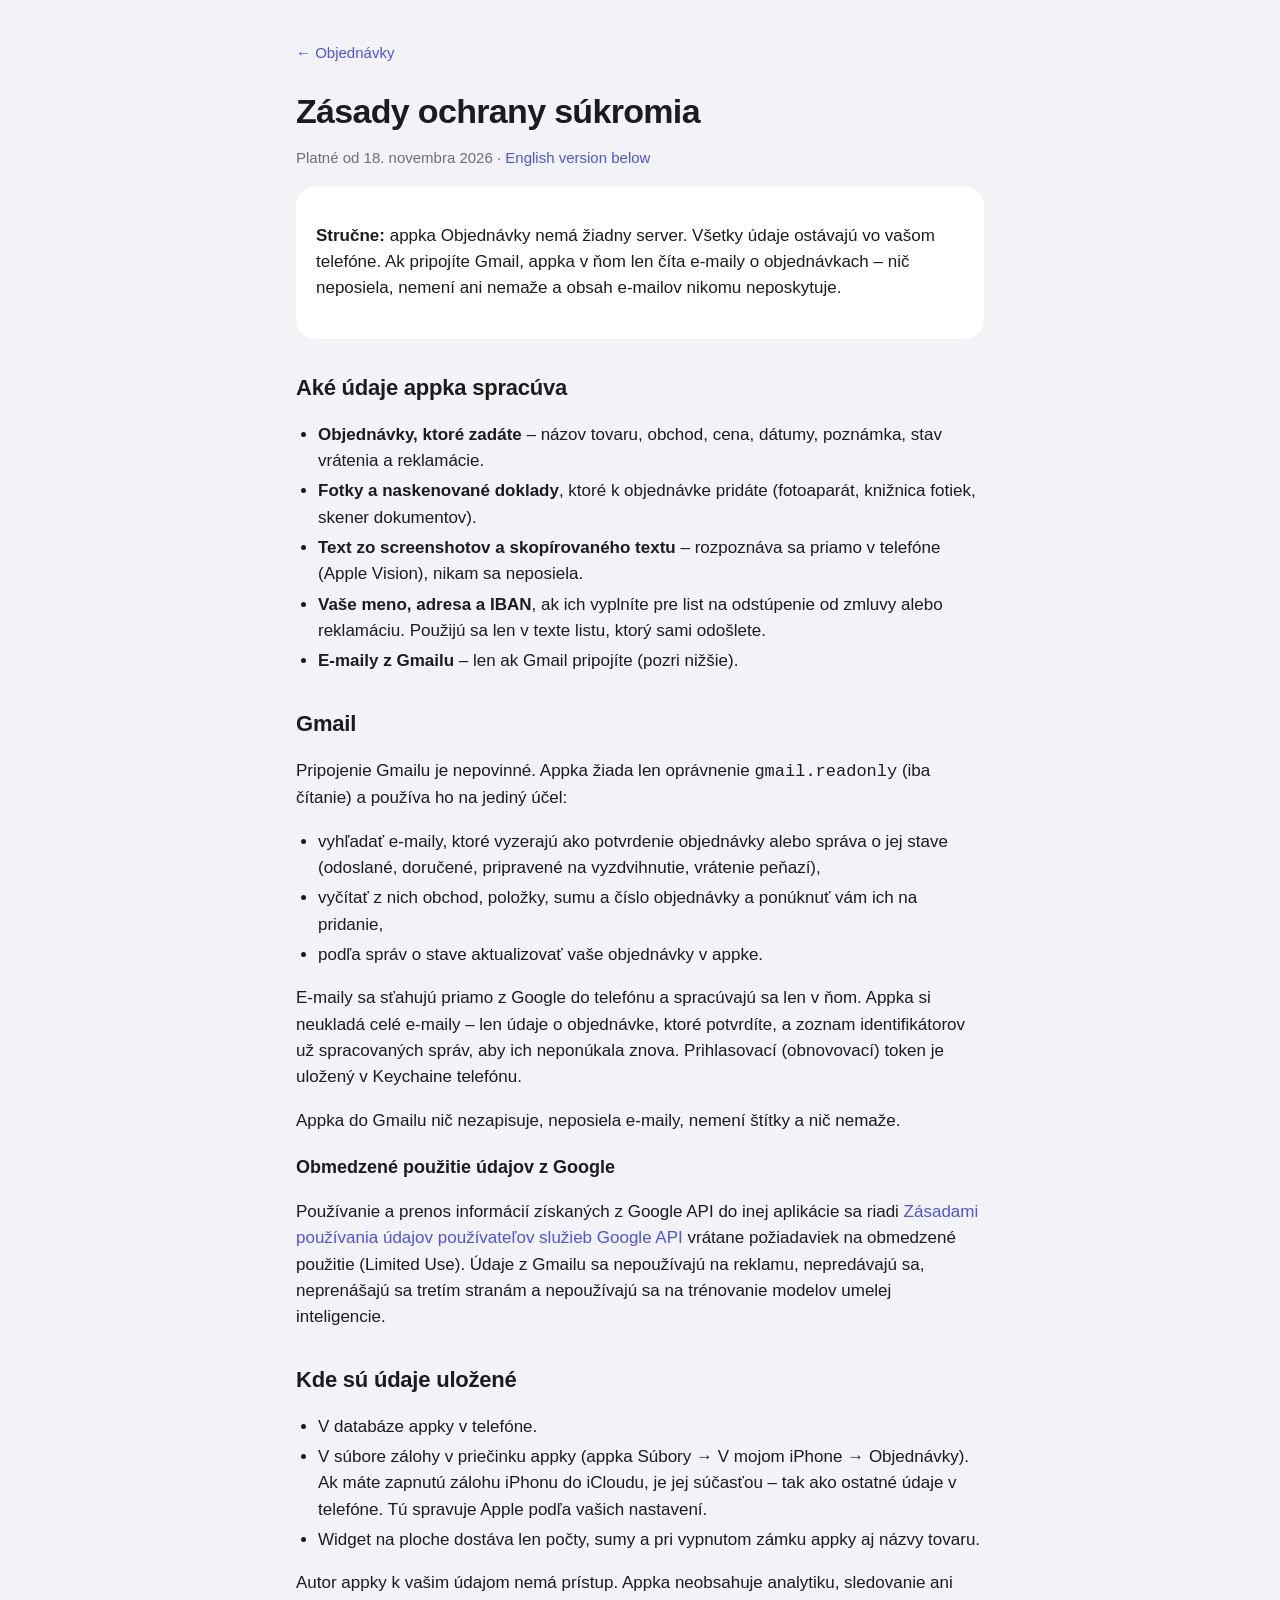
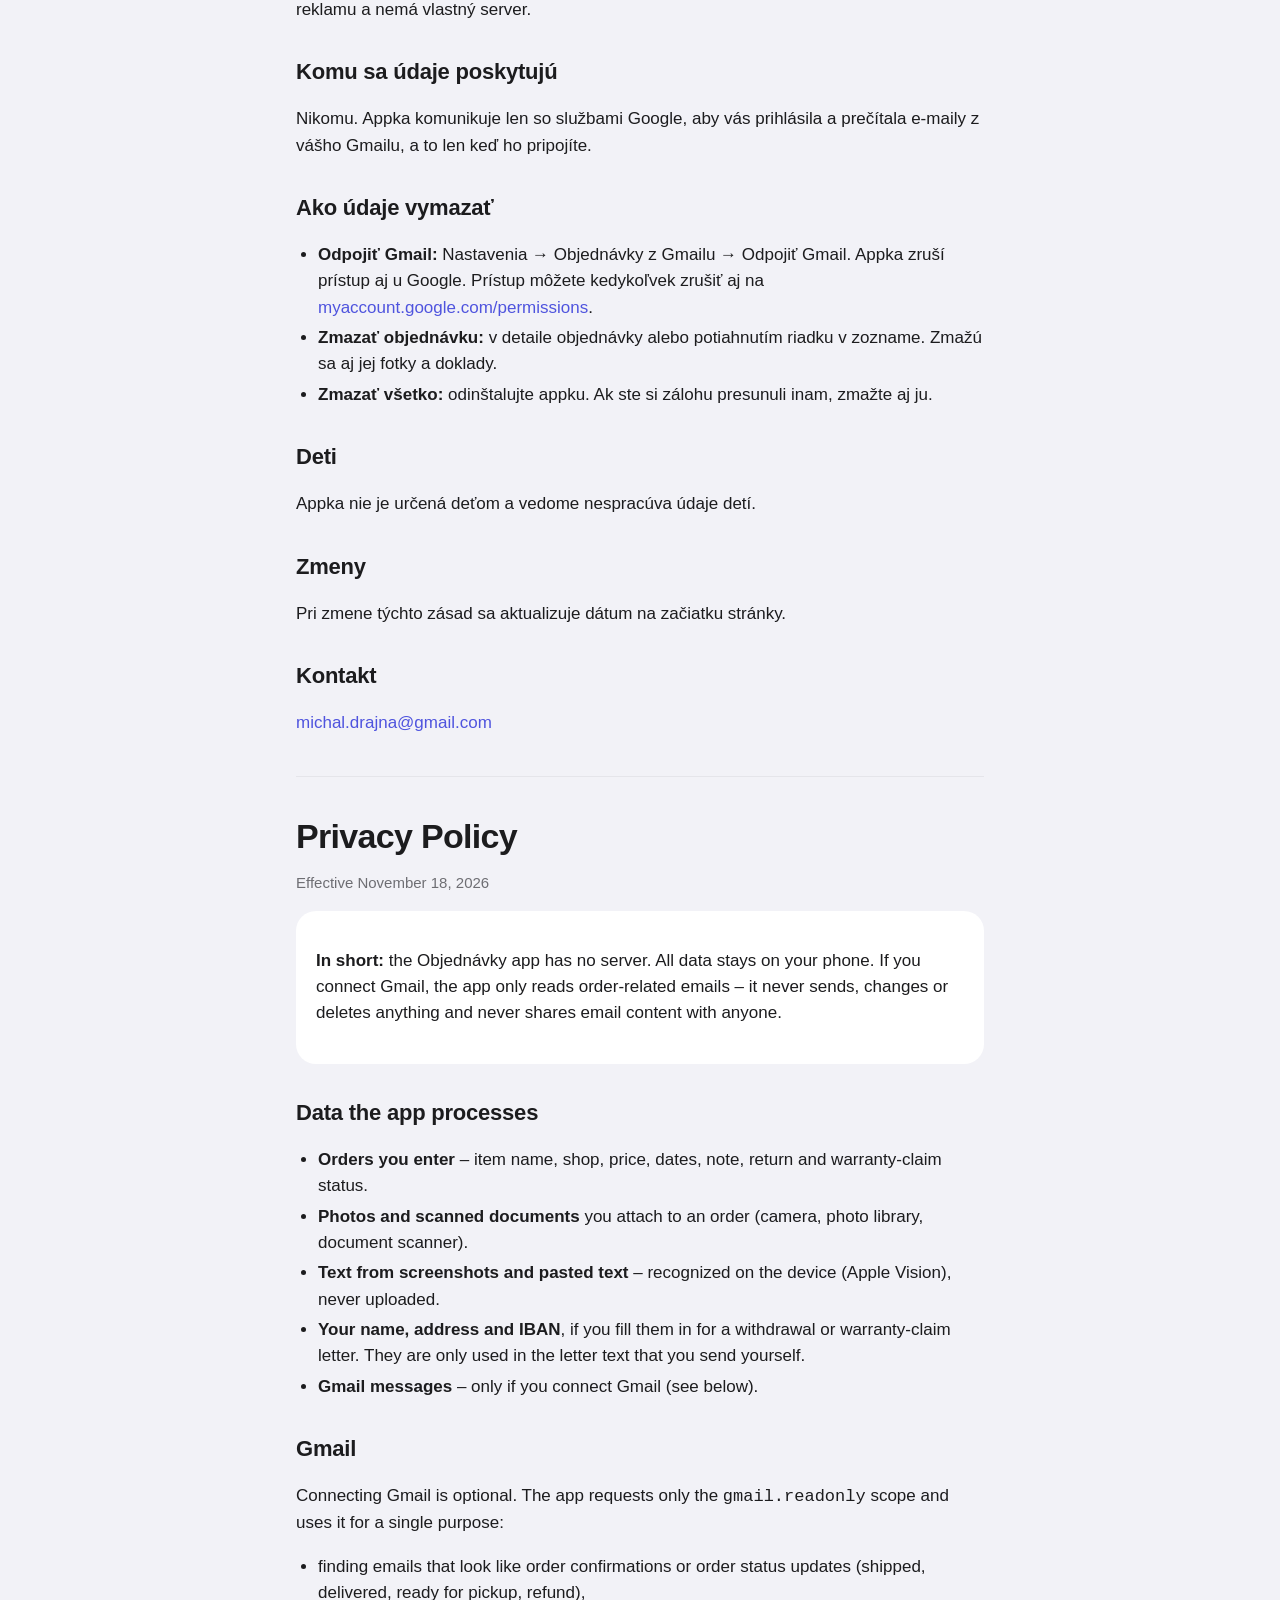
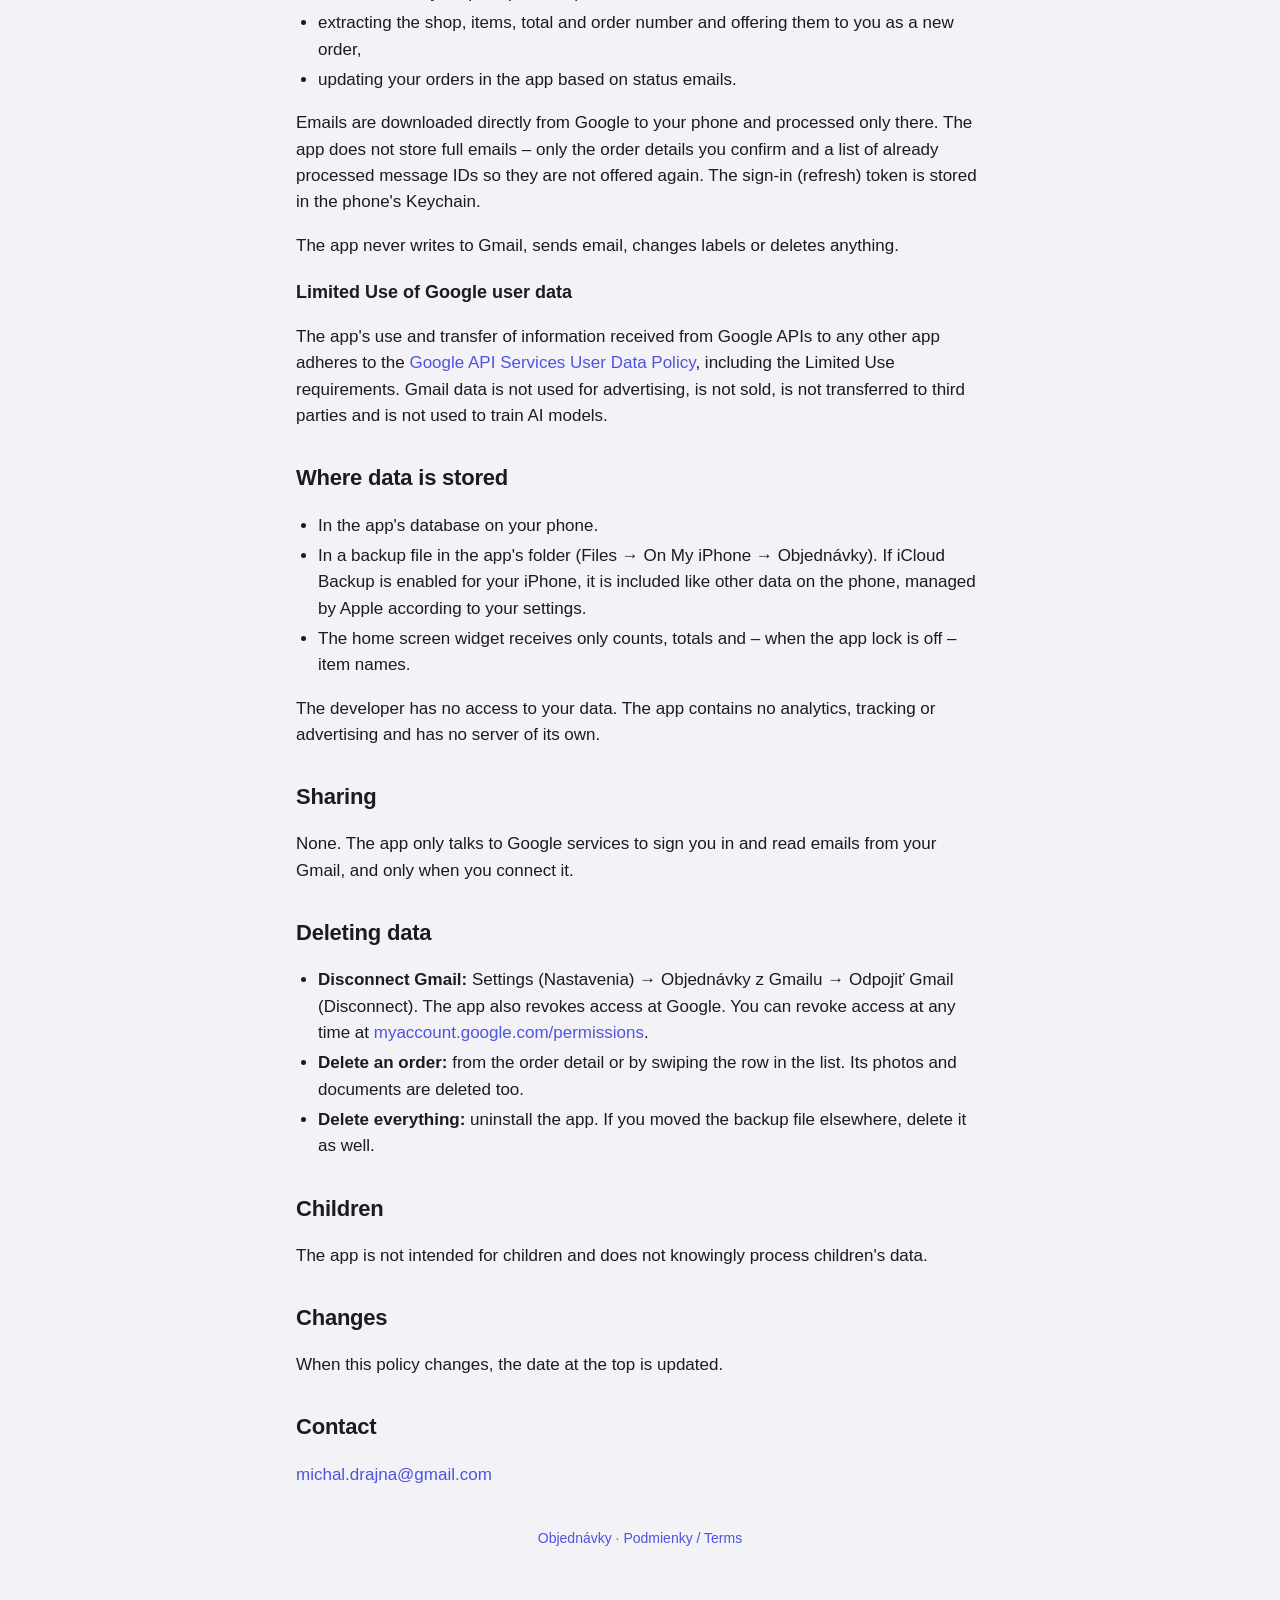
==== privacy.html @ bde84418 "Objednávky: home page, privacy policy and terms Co-Authored-By: Claude Opus 5.5 <noreply@anthropic.c" ====
<!doctype html>
<html lang="sk">
<head>
  <meta charset="utf-8">
  <meta name="viewport" content="width=device-width, initial-scale=1">
  <title>Zásady ochrany súkromia – Objednávky</title>
  <link rel="icon" href="icon.png">
  <link rel="stylesheet" href="style.css">
</head>
<body>
<main>
  <a class="back" href="./">← Objednávky</a>
  <h1>Zásady ochrany súkromia</h1>
  <p class="muted">Platné od 18. novembra 2026 · <a href="#english">English version below</a></p>

  <div class="card">
    <p><strong>Stručne:</strong> appka Objednávky nemá žiadny server. Všetky údaje ostávajú vo vašom telefóne. Ak pripojíte Gmail, appka v ňom len číta e-maily o objednávkach – nič neposiela, nemení ani nemaže a obsah e-mailov nikomu neposkytuje.</p>
  </div>

  <h2>Aké údaje appka spracúva</h2>
  <ul>
    <li><strong>Objednávky, ktoré zadáte</strong> – názov tovaru, obchod, cena, dátumy, poznámka, stav vrátenia a reklamácie.</li>
    <li><strong>Fotky a naskenované doklady</strong>, ktoré k objednávke pridáte (fotoaparát, knižnica fotiek, skener dokumentov).</li>
    <li><strong>Text zo screenshotov a skopírovaného textu</strong> – rozpoznáva sa priamo v telefóne (Apple Vision), nikam sa neposiela.</li>
    <li><strong>Vaše meno, adresa a IBAN</strong>, ak ich vyplníte pre list na odstúpenie od zmluvy alebo reklamáciu. Použijú sa len v texte listu, ktorý sami odošlete.</li>
    <li><strong>E-maily z Gmailu</strong> – len ak Gmail pripojíte (pozri nižšie).</li>
  </ul>

  <h2>Gmail</h2>
  <p>Pripojenie Gmailu je nepovinné. Appka žiada len oprávnenie <code>gmail.readonly</code> (iba čítanie) a používa ho na jediný účel:</p>
  <ul>
    <li>vyhľadať e-maily, ktoré vyzerajú ako potvrdenie objednávky alebo správa o jej stave (odoslané, doručené, pripravené na vyzdvihnutie, vrátenie peňazí),</li>
    <li>vyčítať z nich obchod, položky, sumu a číslo objednávky a ponúknuť vám ich na pridanie,</li>
    <li>podľa správ o stave aktualizovať vaše objednávky v appke.</li>
  </ul>
  <p>E-maily sa sťahujú priamo z Google do telefónu a spracúvajú sa len v ňom. Appka si neukladá celé e-maily – len údaje o objednávke, ktoré potvrdíte, a zoznam identifikátorov už spracovaných správ, aby ich neponúkala znova. Prihlasovací (obnovovací) token je uložený v Keychaine telefónu.</p>
  <p>Appka do Gmailu nič nezapisuje, neposiela e-maily, nemení štítky a nič nemaže.</p>

  <h3>Obmedzené použitie údajov z Google</h3>
  <p>Používanie a prenos informácií získaných z Google API do inej aplikácie sa riadi <a href="https://developers.google.com/terms/api-services-user-data-policy">Zásadami používania údajov používateľov služieb Google API</a> vrátane požiadaviek na obmedzené použitie (Limited Use). Údaje z Gmailu sa nepoužívajú na reklamu, nepredávajú sa, neprenášajú sa tretím stranám a nepoužívajú sa na trénovanie modelov umelej inteligencie.</p>

  <h2>Kde sú údaje uložené</h2>
  <ul>
    <li>V databáze appky v telefóne.</li>
    <li>V súbore zálohy v priečinku appky (appka Súbory → V mojom iPhone → Objednávky). Ak máte zapnutú zálohu iPhonu do iCloudu, je jej súčasťou – tak ako ostatné údaje v telefóne. Tú spravuje Apple podľa vašich nastavení.</li>
    <li>Widget na ploche dostáva len počty, sumy a pri vypnutom zámku appky aj názvy tovaru.</li>
  </ul>
  <p>Autor appky k vašim údajom nemá prístup. Appka neobsahuje analytiku, sledovanie ani reklamu a nemá vlastný server.</p>

  <h2>Komu sa údaje poskytujú</h2>
  <p>Nikomu. Appka komunikuje len so službami Google, aby vás prihlásila a prečítala e-maily z vášho Gmailu, a to len keď ho pripojíte.</p>

  <h2>Ako údaje vymazať</h2>
  <ul>
    <li><strong>Odpojiť Gmail:</strong> Nastavenia → Objednávky z Gmailu → Odpojiť Gmail. Appka zruší prístup aj u Google. Prístup môžete kedykoľvek zrušiť aj na <a href="https://myaccount.google.com/permissions">myaccount.google.com/permissions</a>.</li>
    <li><strong>Zmazať objednávku:</strong> v detaile objednávky alebo potiahnutím riadku v zozname. Zmažú sa aj jej fotky a doklady.</li>
    <li><strong>Zmazať všetko:</strong> odinštalujte appku. Ak ste si zálohu presunuli inam, zmažte aj ju.</li>
  </ul>

  <h2>Deti</h2>
  <p>Appka nie je určená deťom a vedome nespracúva údaje detí.</p>

  <h2>Zmeny</h2>
  <p>Pri zmene týchto zásad sa aktualizuje dátum na začiatku stránky.</p>

  <h2>Kontakt</h2>
  <p><a href="mailto:michal.drajna@gmail.com">michal.drajna@gmail.com</a></p>

  <hr>

  <h1 id="english">Privacy Policy</h1>
  <p class="muted">Effective November 18, 2026</p>

  <div class="card">
    <p><strong>In short:</strong> the Objednávky app has no server. All data stays on your phone. If you connect Gmail, the app only reads order-related emails – it never sends, changes or deletes anything and never shares email content with anyone.</p>
  </div>

  <h2>Data the app processes</h2>
  <ul>
    <li><strong>Orders you enter</strong> – item name, shop, price, dates, note, return and warranty-claim status.</li>
    <li><strong>Photos and scanned documents</strong> you attach to an order (camera, photo library, document scanner).</li>
    <li><strong>Text from screenshots and pasted text</strong> – recognized on the device (Apple Vision), never uploaded.</li>
    <li><strong>Your name, address and IBAN</strong>, if you fill them in for a withdrawal or warranty-claim letter. They are only used in the letter text that you send yourself.</li>
    <li><strong>Gmail messages</strong> – only if you connect Gmail (see below).</li>
  </ul>

  <h2>Gmail</h2>
  <p>Connecting Gmail is optional. The app requests only the <code>gmail.readonly</code> scope and uses it for a single purpose:</p>
  <ul>
    <li>finding emails that look like order confirmations or order status updates (shipped, delivered, ready for pickup, refund),</li>
    <li>extracting the shop, items, total and order number and offering them to you as a new order,</li>
    <li>updating your orders in the app based on status emails.</li>
  </ul>
  <p>Emails are downloaded directly from Google to your phone and processed only there. The app does not store full emails – only the order details you confirm and a list of already processed message IDs so they are not offered again. The sign-in (refresh) token is stored in the phone's Keychain.</p>
  <p>The app never writes to Gmail, sends email, changes labels or deletes anything.</p>

  <h3>Limited Use of Google user data</h3>
  <p>The app's use and transfer of information received from Google APIs to any other app adheres to the <a href="https://developers.google.com/terms/api-services-user-data-policy">Google API Services User Data Policy</a>, including the Limited Use requirements. Gmail data is not used for advertising, is not sold, is not transferred to third parties and is not used to train AI models.</p>

  <h2>Where data is stored</h2>
  <ul>
    <li>In the app's database on your phone.</li>
    <li>In a backup file in the app's folder (Files → On My iPhone → Objednávky). If iCloud Backup is enabled for your iPhone, it is included like other data on the phone, managed by Apple according to your settings.</li>
    <li>The home screen widget receives only counts, totals and – when the app lock is off – item names.</li>
  </ul>
  <p>The developer has no access to your data. The app contains no analytics, tracking or advertising and has no server of its own.</p>

  <h2>Sharing</h2>
  <p>None. The app only talks to Google services to sign you in and read emails from your Gmail, and only when you connect it.</p>

  <h2>Deleting data</h2>
  <ul>
    <li><strong>Disconnect Gmail:</strong> Settings (Nastavenia) → Objednávky z Gmailu → Odpojiť Gmail (Disconnect). The app also revokes access at Google. You can revoke access at any time at <a href="https://myaccount.google.com/permissions">myaccount.google.com/permissions</a>.</li>
    <li><strong>Delete an order:</strong> from the order detail or by swiping the row in the list. Its photos and documents are deleted too.</li>
    <li><strong>Delete everything:</strong> uninstall the app. If you moved the backup file elsewhere, delete it as well.</li>
  </ul>

  <h2>Children</h2>
  <p>The app is not intended for children and does not knowingly process children's data.</p>

  <h2>Changes</h2>
  <p>When this policy changes, the date at the top is updated.</p>

  <h2>Contact</h2>
  <p><a href="mailto:michal.drajna@gmail.com">michal.drajna@gmail.com</a></p>

  <footer><a href="./">Objednávky</a> · <a href="terms.html">Podmienky / Terms</a></footer>
</main>
</body>
</html>
---- style.css ----
:root {
  --bg: #f2f2f7;
  --card: #ffffff;
  --text: #1c1c1e;
  --muted: #6e6e73;
  --accent: #4f54de;
  --line: #e5e5ea;
}

@media (prefers-color-scheme: dark) {
  :root {
    --bg: #000000;
    --card: #1c1c1e;
    --text: #f2f2f7;
    --muted: #a1a1a6;
    --accent: #9499ff;
    --line: #2c2c2e;
  }
}

* { box-sizing: border-box; }

body {
  margin: 0;
  background: var(--bg);
  color: var(--text);
  font: 17px/1.55 -apple-system, BlinkMacSystemFont, "SF Pro Text", "Segoe UI", Roboto, sans-serif;
  -webkit-font-smoothing: antialiased;
}

main {
  max-width: 720px;
  margin: 0 auto;
  padding: 40px 16px 64px;
}

header.hero {
  text-align: center;
  padding: 24px 0 8px;
}

header.hero img {
  width: 112px;
  height: 112px;
  border-radius: 26px;
  box-shadow: 0 10px 30px rgba(79, 84, 222, 0.25);
}

h1 { font-size: 34px; line-height: 1.15; margin: 20px 0 8px; letter-spacing: -0.02em; }
h2 { font-size: 22px; margin: 32px 0 8px; letter-spacing: -0.01em; }
h3 { font-size: 18px; margin: 20px 0 4px; }

p.lead { color: var(--muted); font-size: 19px; margin: 0 auto; max-width: 520px; }

.card {
  background: var(--card);
  border-radius: 20px;
  padding: 20px;
  margin-top: 16px;
}

.features { display: grid; gap: 12px; margin-top: 28px; }
.feature { display: flex; gap: 14px; align-items: flex-start; }
.feature .dot {
  flex: none;
  width: 40px; height: 40px;
  border-radius: 12px;
  display: grid; place-items: center;
  font-size: 20px;
  background: color-mix(in srgb, var(--accent) 14%, transparent);
}
.feature strong { display: block; }
.feature span { color: var(--muted); font-size: 15px; }

a { color: var(--accent); text-decoration: none; }
a:hover { text-decoration: underline; }

ul { padding-left: 22px; }
li { margin: 4px 0; }

.muted { color: var(--muted); font-size: 15px; }

nav.links { display: flex; flex-wrap: wrap; gap: 8px 20px; justify-content: center; margin-top: 32px; }

footer { margin-top: 40px; text-align: center; color: var(--muted); font-size: 14px; }

hr { border: none; border-top: 1px solid var(--line); margin: 40px 0; }

.back { display: inline-block; margin-bottom: 8px; font-size: 15px; }
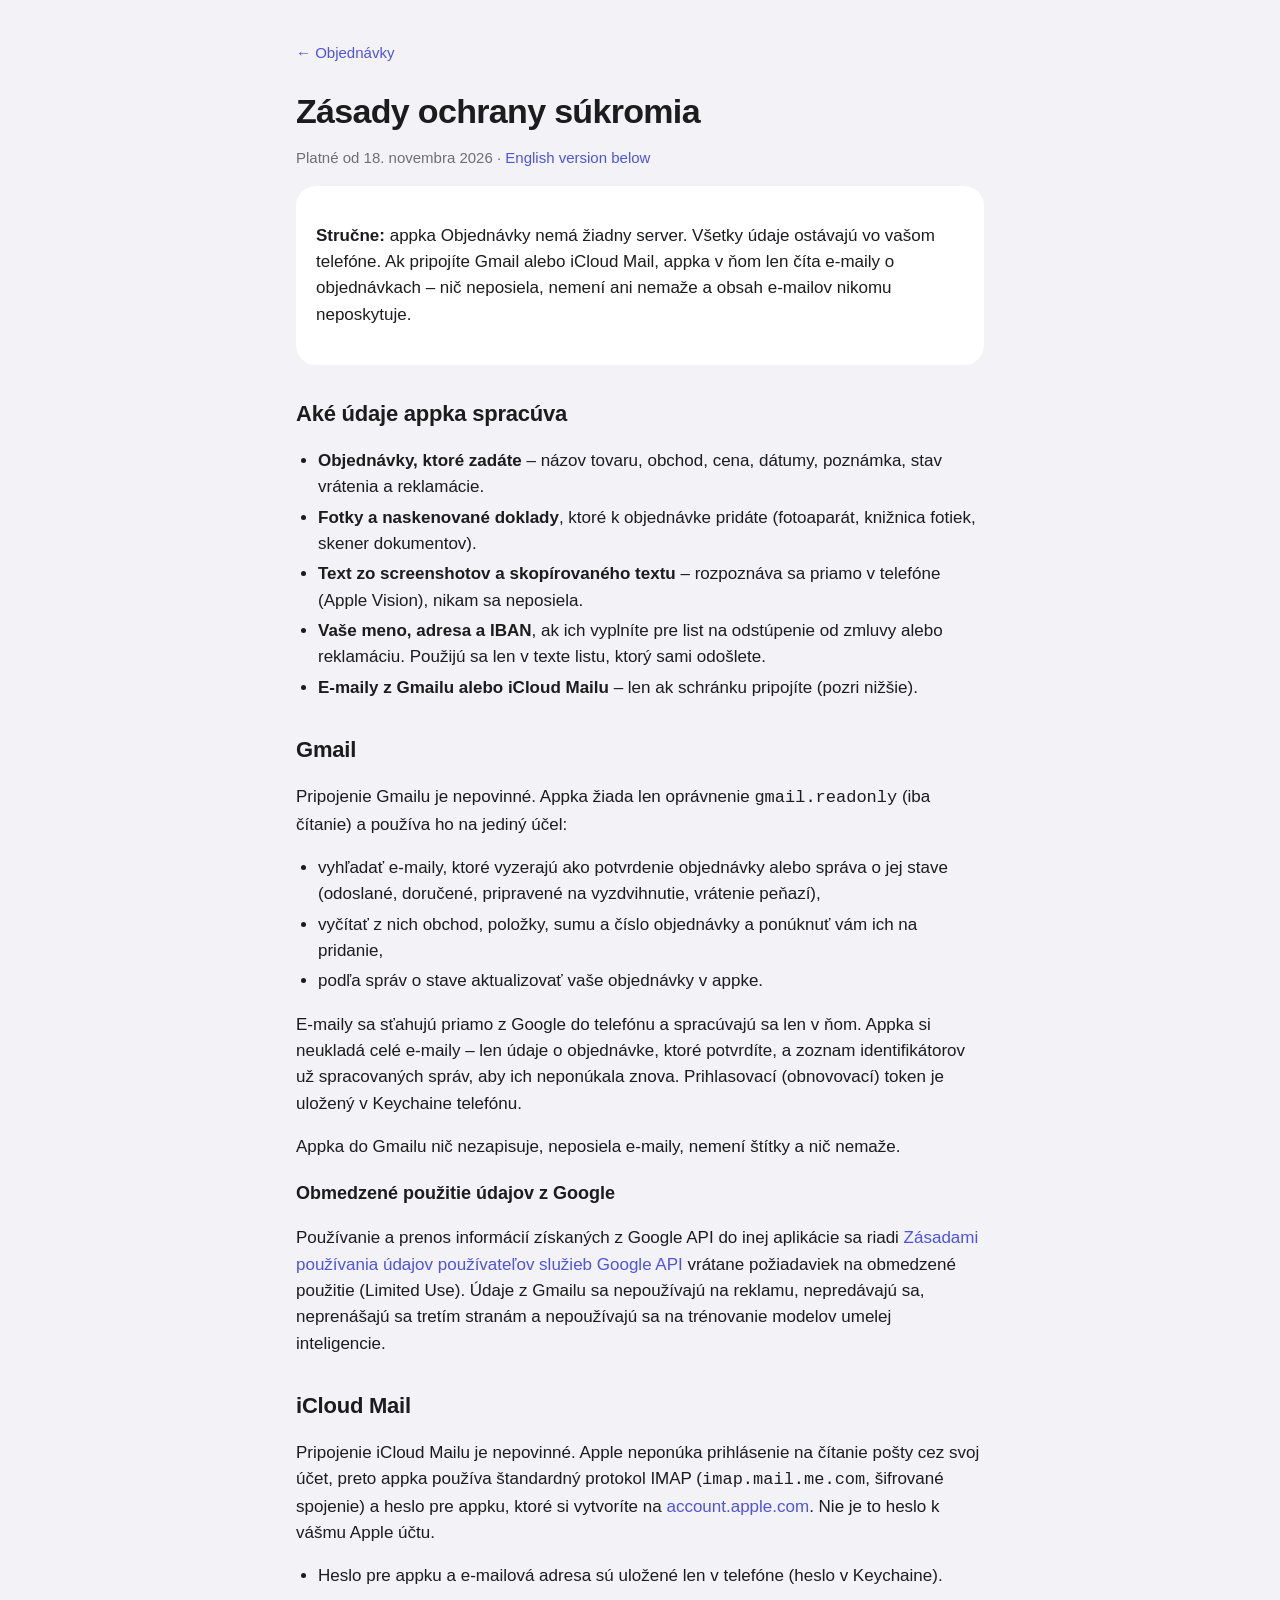
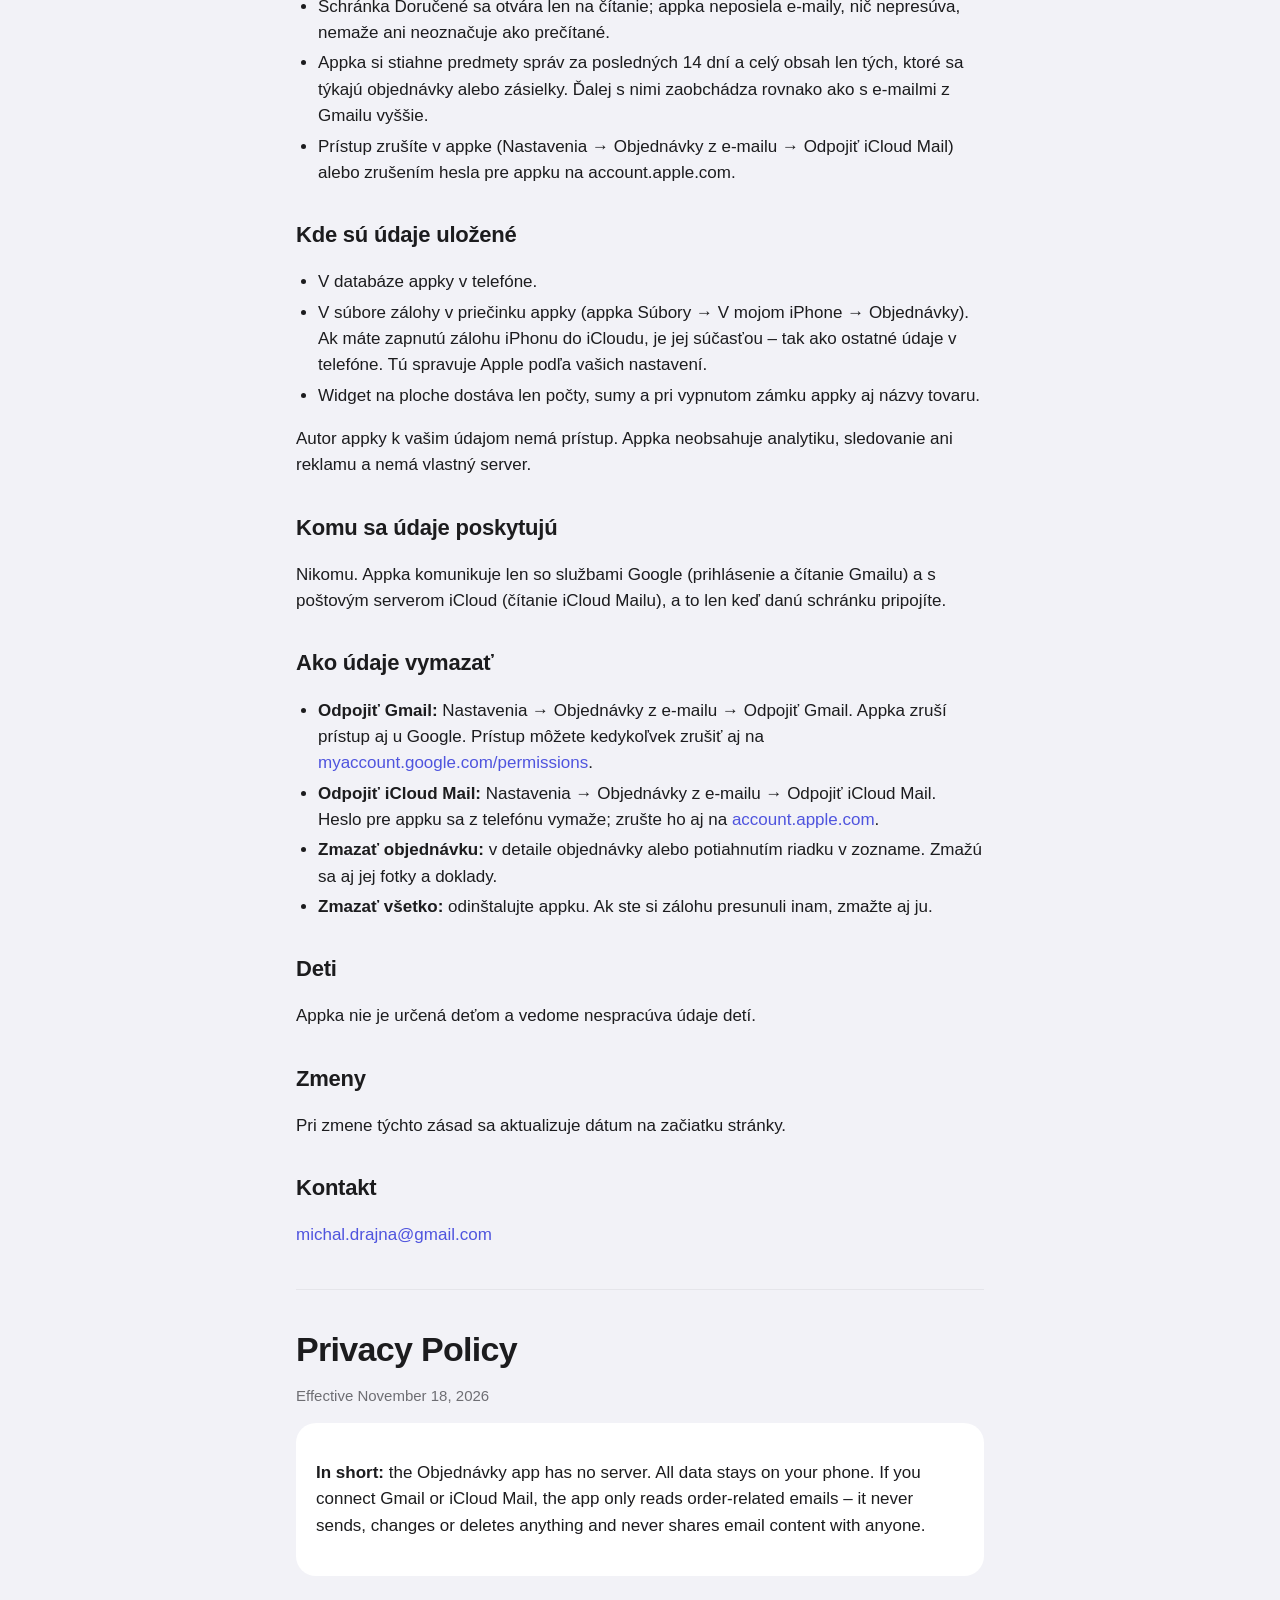
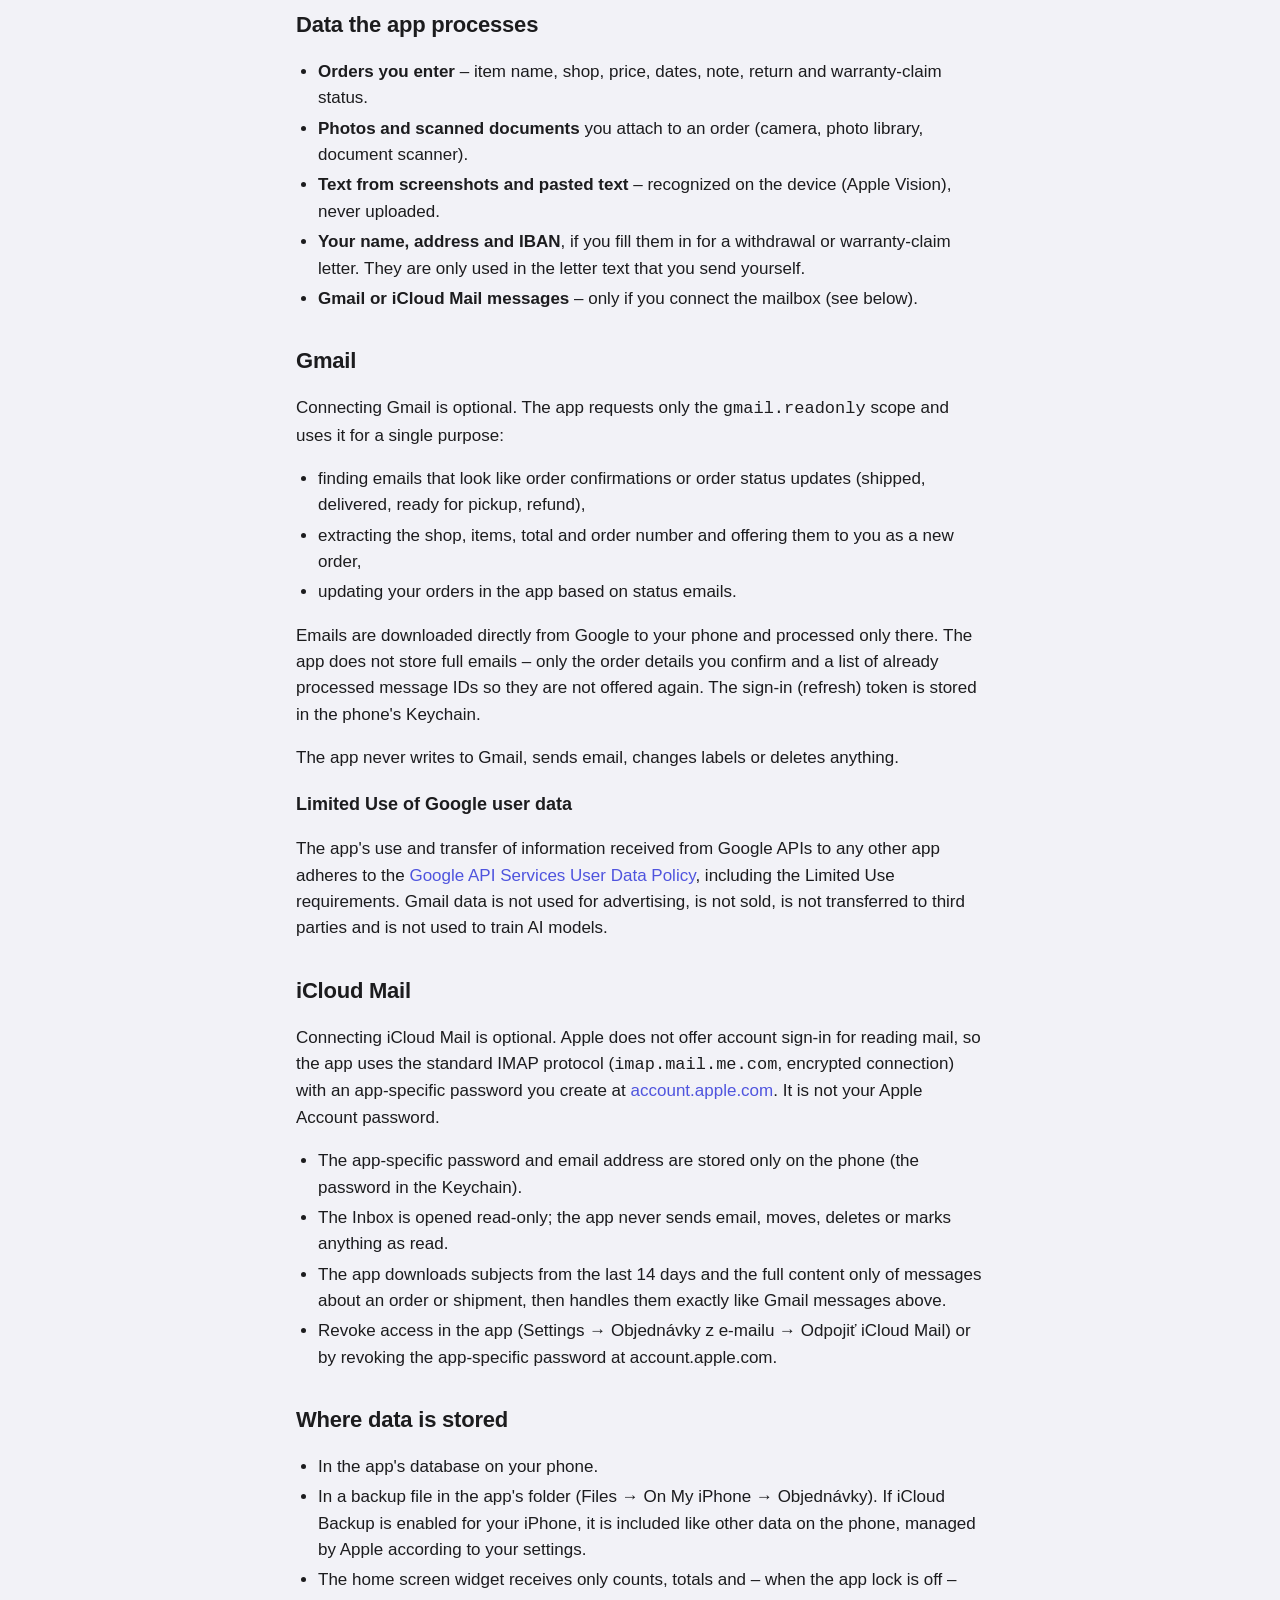
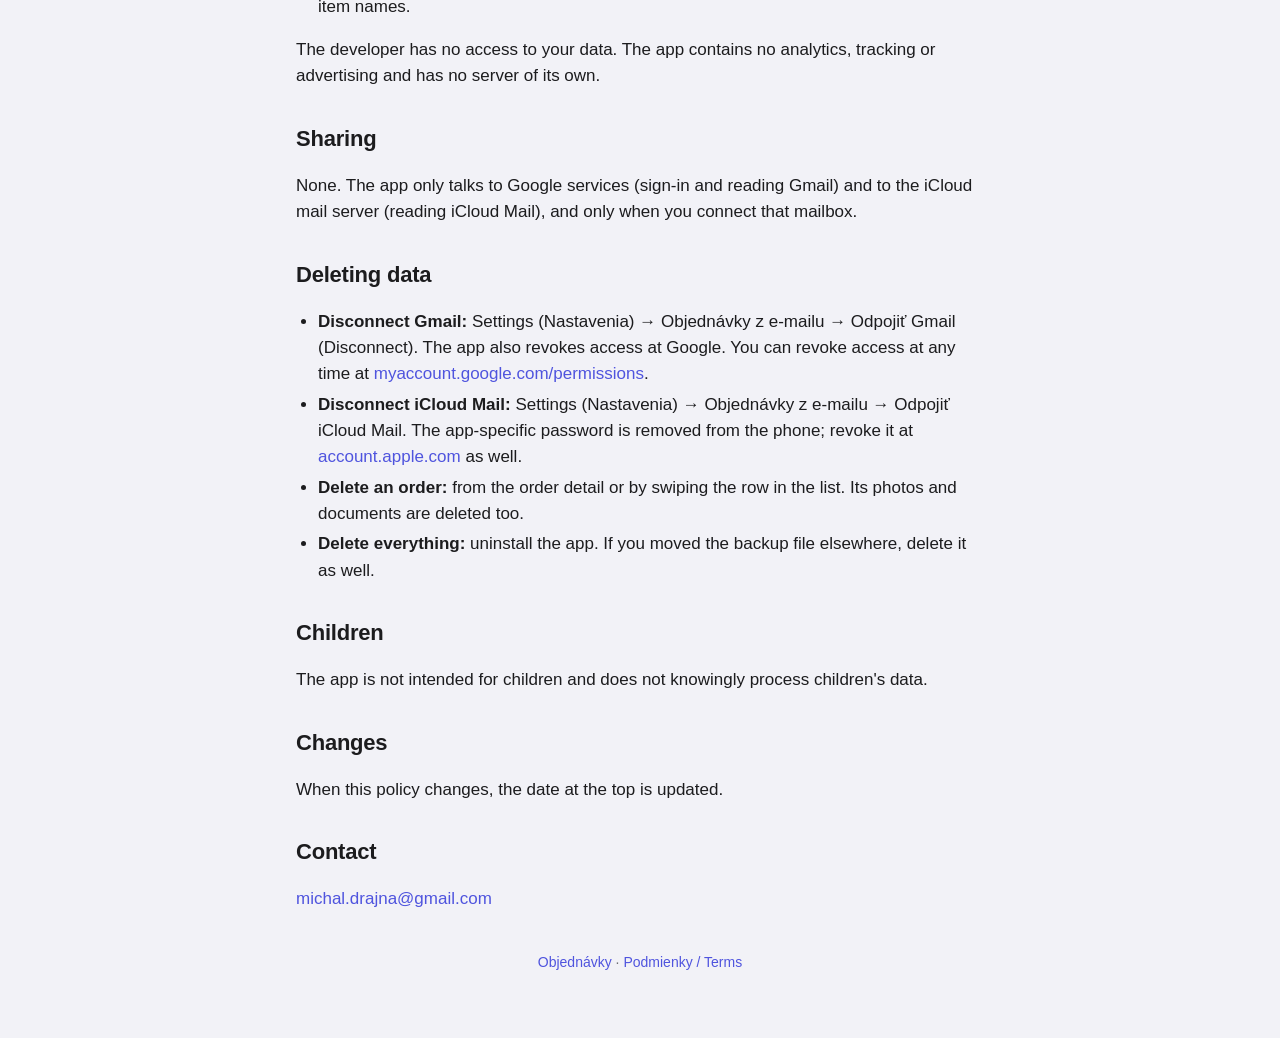
==== commit cd9c1e43: "Privacy policy: add iCloud Mail (IMAP, app-specific password) Co-Authored-By: Claude Opus 5.5 <norep" ====
--- a/privacy.html
+++ b/privacy.html
@@ -14,7 +14,7 @@
   <p class="muted">Platné od 18. novembra 2026 · <a href="#english">English version below</a></p>
 
   <div class="card">
-    <p><strong>Stručne:</strong> appka Objednávky nemá žiadny server. Všetky údaje ostávajú vo vašom telefóne. Ak pripojíte Gmail, appka v ňom len číta e-maily o objednávkach – nič neposiela, nemení ani nemaže a obsah e-mailov nikomu neposkytuje.</p>
+    <p><strong>Stručne:</strong> appka Objednávky nemá žiadny server. Všetky údaje ostávajú vo vašom telefóne. Ak pripojíte Gmail alebo iCloud Mail, appka v ňom len číta e-maily o objednávkach – nič neposiela, nemení ani nemaže a obsah e-mailov nikomu neposkytuje.</p>
   </div>
 
   <h2>Aké údaje appka spracúva</h2>
@@ -23,7 +23,7 @@
     <li><strong>Fotky a naskenované doklady</strong>, ktoré k objednávke pridáte (fotoaparát, knižnica fotiek, skener dokumentov).</li>
     <li><strong>Text zo screenshotov a skopírovaného textu</strong> – rozpoznáva sa priamo v telefóne (Apple Vision), nikam sa neposiela.</li>
     <li><strong>Vaše meno, adresa a IBAN</strong>, ak ich vyplníte pre list na odstúpenie od zmluvy alebo reklamáciu. Použijú sa len v texte listu, ktorý sami odošlete.</li>
-    <li><strong>E-maily z Gmailu</strong> – len ak Gmail pripojíte (pozri nižšie).</li>
+    <li><strong>E-maily z Gmailu alebo iCloud Mailu</strong> – len ak schránku pripojíte (pozri nižšie).</li>
   </ul>
 
   <h2>Gmail</h2>
@@ -39,6 +39,15 @@
   <h3>Obmedzené použitie údajov z Google</h3>
   <p>Používanie a prenos informácií získaných z Google API do inej aplikácie sa riadi <a href="https://developers.google.com/terms/api-services-user-data-policy">Zásadami používania údajov používateľov služieb Google API</a> vrátane požiadaviek na obmedzené použitie (Limited Use). Údaje z Gmailu sa nepoužívajú na reklamu, nepredávajú sa, neprenášajú sa tretím stranám a nepoužívajú sa na trénovanie modelov umelej inteligencie.</p>
 
+  <h2>iCloud Mail</h2>
+  <p>Pripojenie iCloud Mailu je nepovinné. Apple neponúka prihlásenie na čítanie pošty cez svoj účet, preto appka používa štandardný protokol IMAP (<code>imap.mail.me.com</code>, šifrované spojenie) a heslo pre appku, ktoré si vytvoríte na <a href="https://account.apple.com">account.apple.com</a>. Nie je to heslo k vášmu Apple účtu.</p>
+  <ul>
+    <li>Heslo pre appku a e-mailová adresa sú uložené len v telefóne (heslo v Keychaine).</li>
+    <li>Schránka Doručené sa otvára len na čítanie; appka neposiela e-maily, nič nepresúva, nemaže ani neoznačuje ako prečítané.</li>
+    <li>Appka si stiahne predmety správ za posledných 14 dní a celý obsah len tých, ktoré sa týkajú objednávky alebo zásielky. Ďalej s nimi zaobchádza rovnako ako s e-mailmi z Gmailu vyššie.</li>
+    <li>Prístup zrušíte v appke (Nastavenia → Objednávky z e-mailu → Odpojiť iCloud Mail) alebo zrušením hesla pre appku na account.apple.com.</li>
+  </ul>
+
   <h2>Kde sú údaje uložené</h2>
   <ul>
     <li>V databáze appky v telefóne.</li>
@@ -48,11 +57,12 @@
   <p>Autor appky k vašim údajom nemá prístup. Appka neobsahuje analytiku, sledovanie ani reklamu a nemá vlastný server.</p>
 
   <h2>Komu sa údaje poskytujú</h2>
-  <p>Nikomu. Appka komunikuje len so službami Google, aby vás prihlásila a prečítala e-maily z vášho Gmailu, a to len keď ho pripojíte.</p>
+  <p>Nikomu. Appka komunikuje len so službami Google (prihlásenie a čítanie Gmailu) a s poštovým serverom iCloud (čítanie iCloud Mailu), a to len keď danú schránku pripojíte.</p>
 
   <h2>Ako údaje vymazať</h2>
   <ul>
-    <li><strong>Odpojiť Gmail:</strong> Nastavenia → Objednávky z Gmailu → Odpojiť Gmail. Appka zruší prístup aj u Google. Prístup môžete kedykoľvek zrušiť aj na <a href="https://myaccount.google.com/permissions">myaccount.google.com/permissions</a>.</li>
+    <li><strong>Odpojiť Gmail:</strong> Nastavenia → Objednávky z e-mailu → Odpojiť Gmail. Appka zruší prístup aj u Google. Prístup môžete kedykoľvek zrušiť aj na <a href="https://myaccount.google.com/permissions">myaccount.google.com/permissions</a>.</li>
+    <li><strong>Odpojiť iCloud Mail:</strong> Nastavenia → Objednávky z e-mailu → Odpojiť iCloud Mail. Heslo pre appku sa z telefónu vymaže; zrušte ho aj na <a href="https://account.apple.com">account.apple.com</a>.</li>
     <li><strong>Zmazať objednávku:</strong> v detaile objednávky alebo potiahnutím riadku v zozname. Zmažú sa aj jej fotky a doklady.</li>
     <li><strong>Zmazať všetko:</strong> odinštalujte appku. Ak ste si zálohu presunuli inam, zmažte aj ju.</li>
   </ul>
@@ -72,7 +82,7 @@
   <p class="muted">Effective November 18, 2026</p>
 
   <div class="card">
-    <p><strong>In short:</strong> the Objednávky app has no server. All data stays on your phone. If you connect Gmail, the app only reads order-related emails – it never sends, changes or deletes anything and never shares email content with anyone.</p>
+    <p><strong>In short:</strong> the Objednávky app has no server. All data stays on your phone. If you connect Gmail or iCloud Mail, the app only reads order-related emails – it never sends, changes or deletes anything and never shares email content with anyone.</p>
   </div>
 
   <h2>Data the app processes</h2>
@@ -81,7 +91,7 @@
     <li><strong>Photos and scanned documents</strong> you attach to an order (camera, photo library, document scanner).</li>
     <li><strong>Text from screenshots and pasted text</strong> – recognized on the device (Apple Vision), never uploaded.</li>
     <li><strong>Your name, address and IBAN</strong>, if you fill them in for a withdrawal or warranty-claim letter. They are only used in the letter text that you send yourself.</li>
-    <li><strong>Gmail messages</strong> – only if you connect Gmail (see below).</li>
+    <li><strong>Gmail or iCloud Mail messages</strong> – only if you connect the mailbox (see below).</li>
   </ul>
 
   <h2>Gmail</h2>
@@ -97,6 +107,15 @@
   <h3>Limited Use of Google user data</h3>
   <p>The app's use and transfer of information received from Google APIs to any other app adheres to the <a href="https://developers.google.com/terms/api-services-user-data-policy">Google API Services User Data Policy</a>, including the Limited Use requirements. Gmail data is not used for advertising, is not sold, is not transferred to third parties and is not used to train AI models.</p>
 
+  <h2>iCloud Mail</h2>
+  <p>Connecting iCloud Mail is optional. Apple does not offer account sign-in for reading mail, so the app uses the standard IMAP protocol (<code>imap.mail.me.com</code>, encrypted connection) with an app-specific password you create at <a href="https://account.apple.com">account.apple.com</a>. It is not your Apple Account password.</p>
+  <ul>
+    <li>The app-specific password and email address are stored only on the phone (the password in the Keychain).</li>
+    <li>The Inbox is opened read-only; the app never sends email, moves, deletes or marks anything as read.</li>
+    <li>The app downloads subjects from the last 14 days and the full content only of messages about an order or shipment, then handles them exactly like Gmail messages above.</li>
+    <li>Revoke access in the app (Settings → Objednávky z e-mailu → Odpojiť iCloud Mail) or by revoking the app-specific password at account.apple.com.</li>
+  </ul>
+
   <h2>Where data is stored</h2>
   <ul>
     <li>In the app's database on your phone.</li>
@@ -106,11 +125,12 @@
   <p>The developer has no access to your data. The app contains no analytics, tracking or advertising and has no server of its own.</p>
 
   <h2>Sharing</h2>
-  <p>None. The app only talks to Google services to sign you in and read emails from your Gmail, and only when you connect it.</p>
+  <p>None. The app only talks to Google services (sign-in and reading Gmail) and to the iCloud mail server (reading iCloud Mail), and only when you connect that mailbox.</p>
 
   <h2>Deleting data</h2>
   <ul>
-    <li><strong>Disconnect Gmail:</strong> Settings (Nastavenia) → Objednávky z Gmailu → Odpojiť Gmail (Disconnect). The app also revokes access at Google. You can revoke access at any time at <a href="https://myaccount.google.com/permissions">myaccount.google.com/permissions</a>.</li>
+    <li><strong>Disconnect Gmail:</strong> Settings (Nastavenia) → Objednávky z e-mailu → Odpojiť Gmail (Disconnect). The app also revokes access at Google. You can revoke access at any time at <a href="https://myaccount.google.com/permissions">myaccount.google.com/permissions</a>.</li>
+    <li><strong>Disconnect iCloud Mail:</strong> Settings (Nastavenia) → Objednávky z e-mailu → Odpojiť iCloud Mail. The app-specific password is removed from the phone; revoke it at <a href="https://account.apple.com">account.apple.com</a> as well.</li>
     <li><strong>Delete an order:</strong> from the order detail or by swiping the row in the list. Its photos and documents are deleted too.</li>
     <li><strong>Delete everything:</strong> uninstall the app. If you moved the backup file elsewhere, delete it as well.</li>
   </ul>
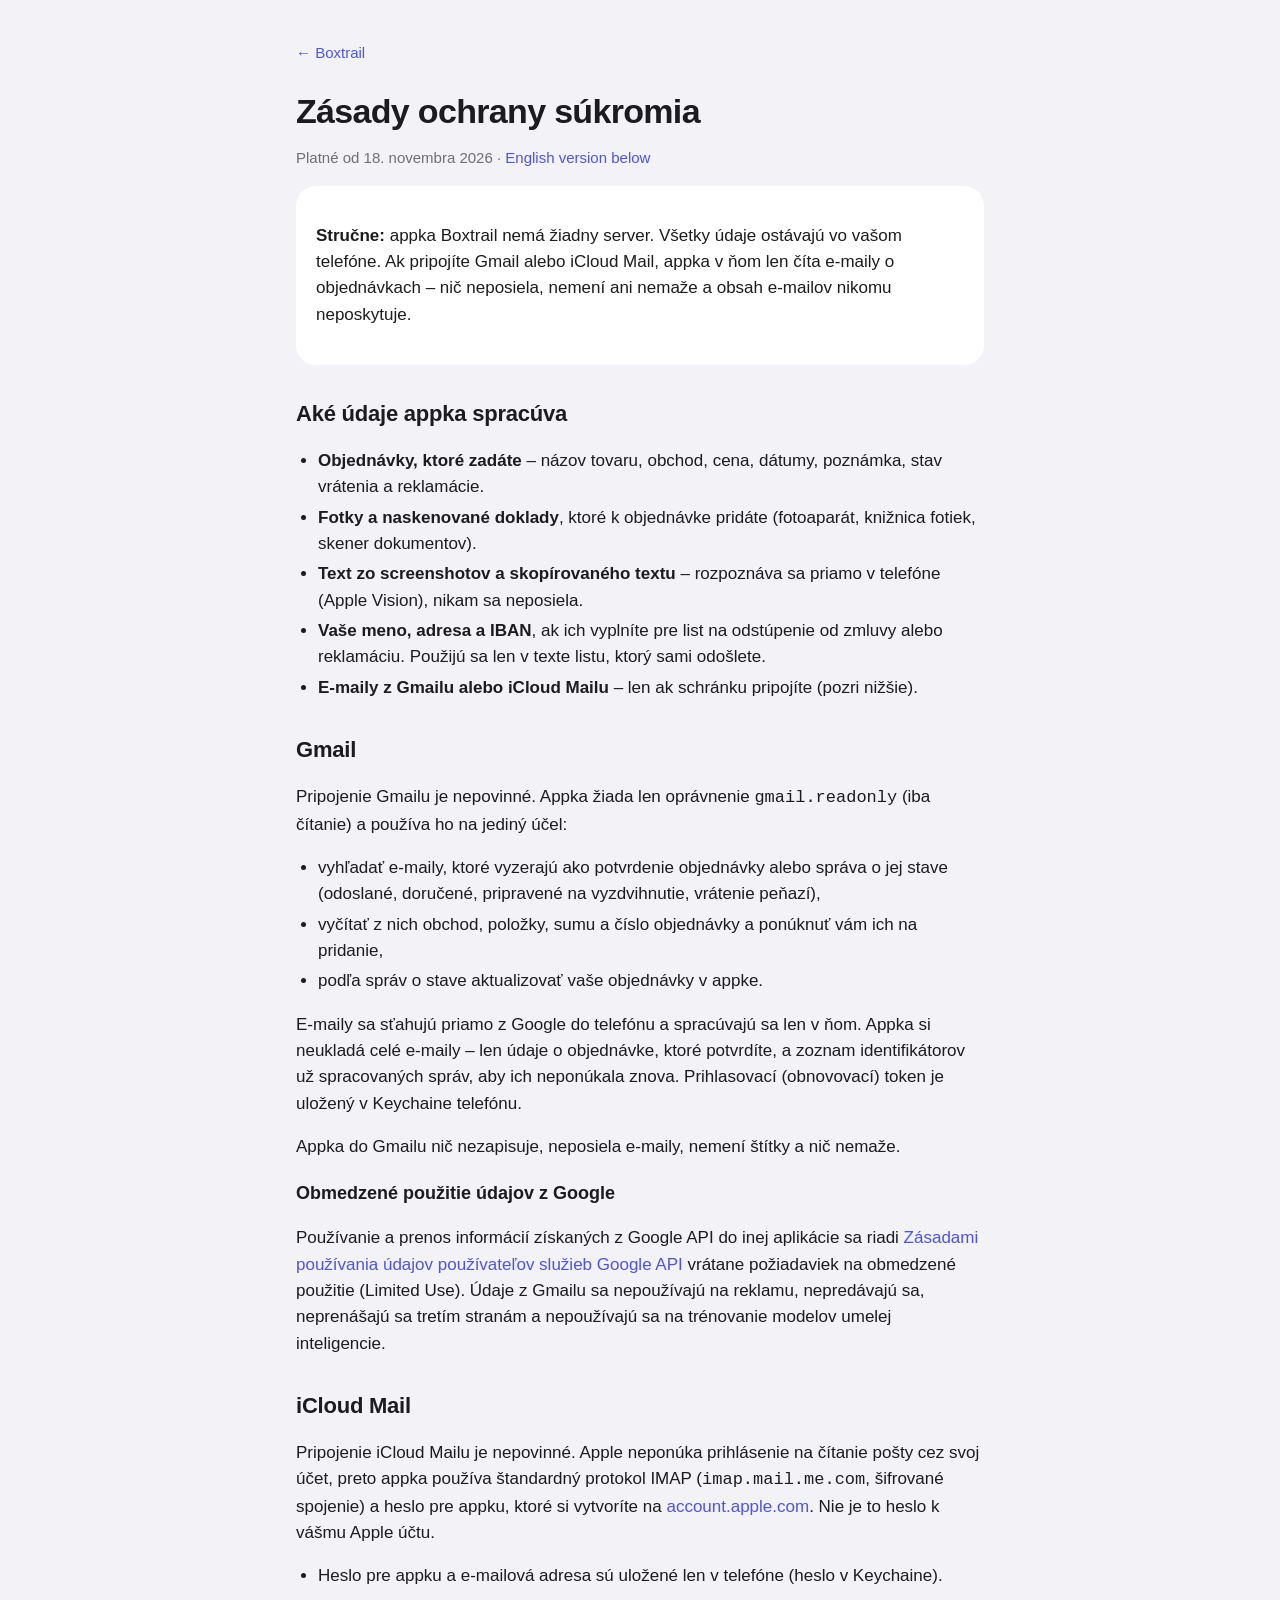
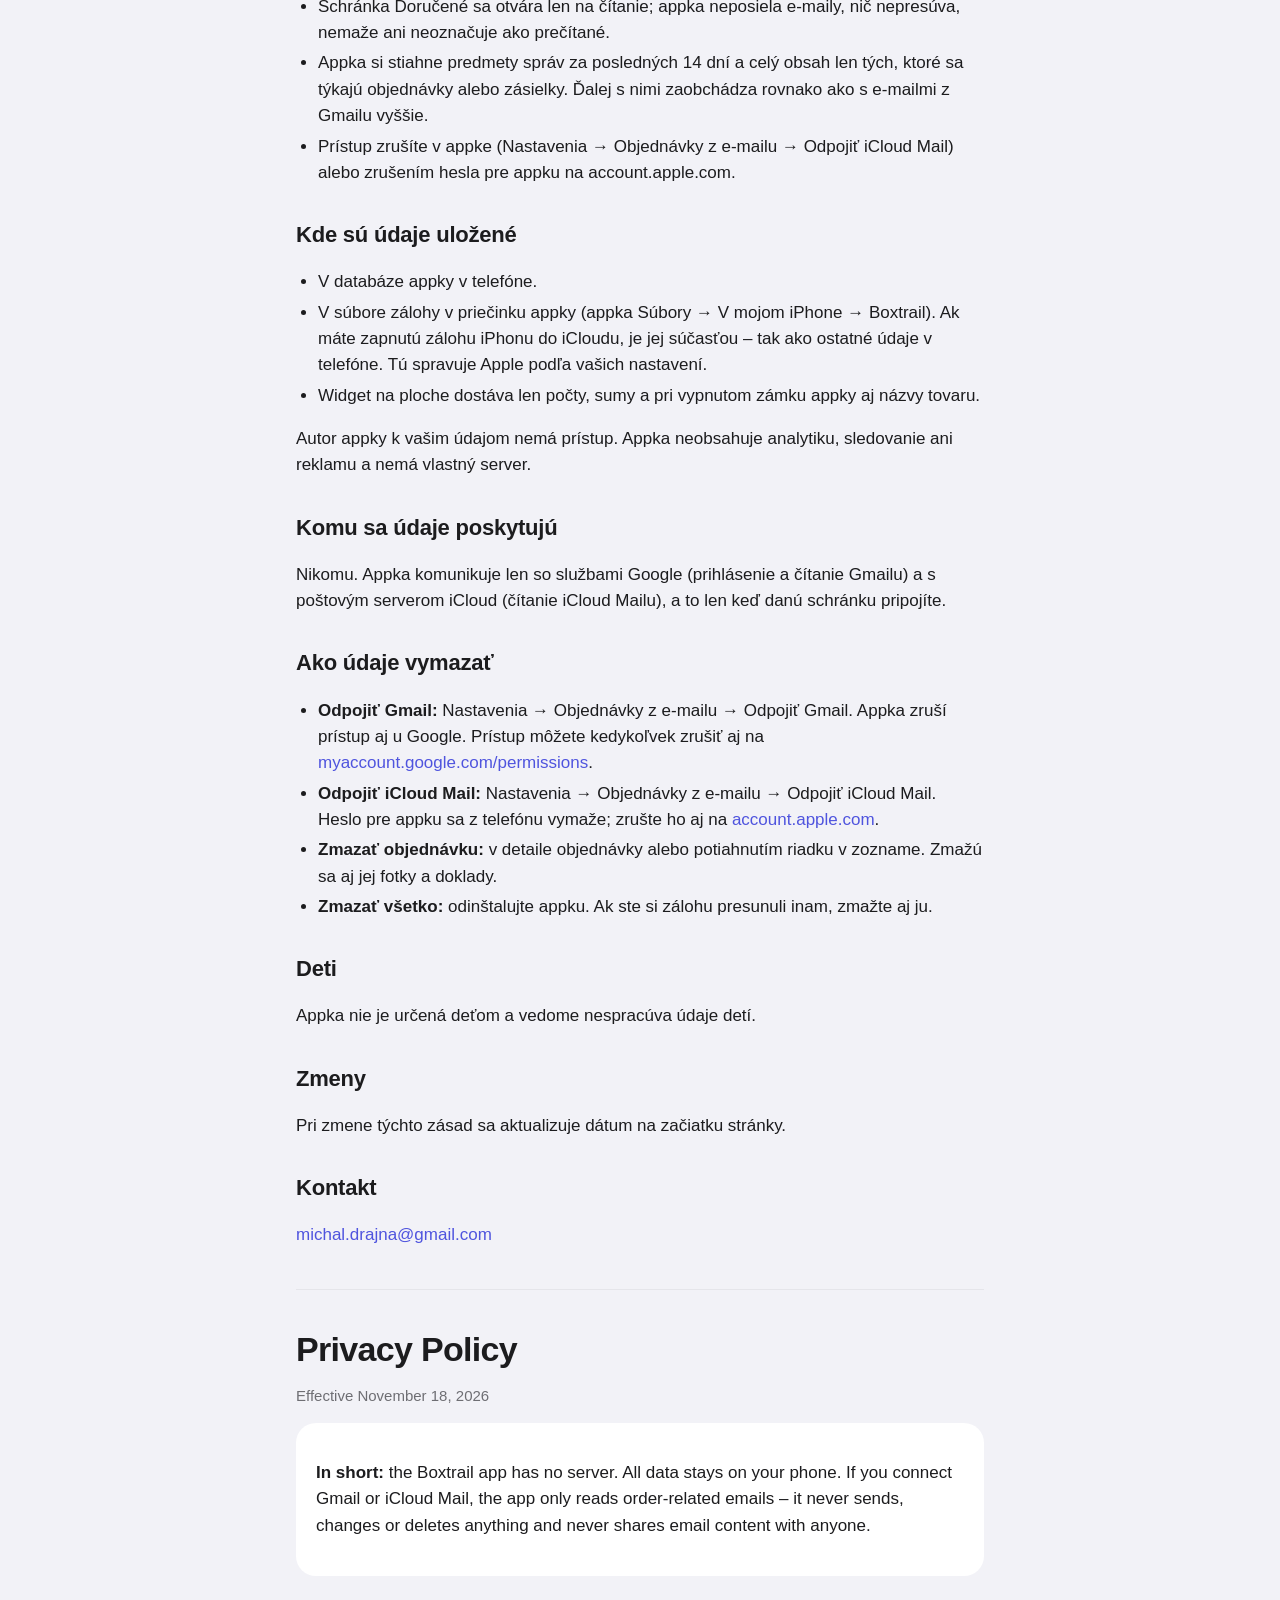
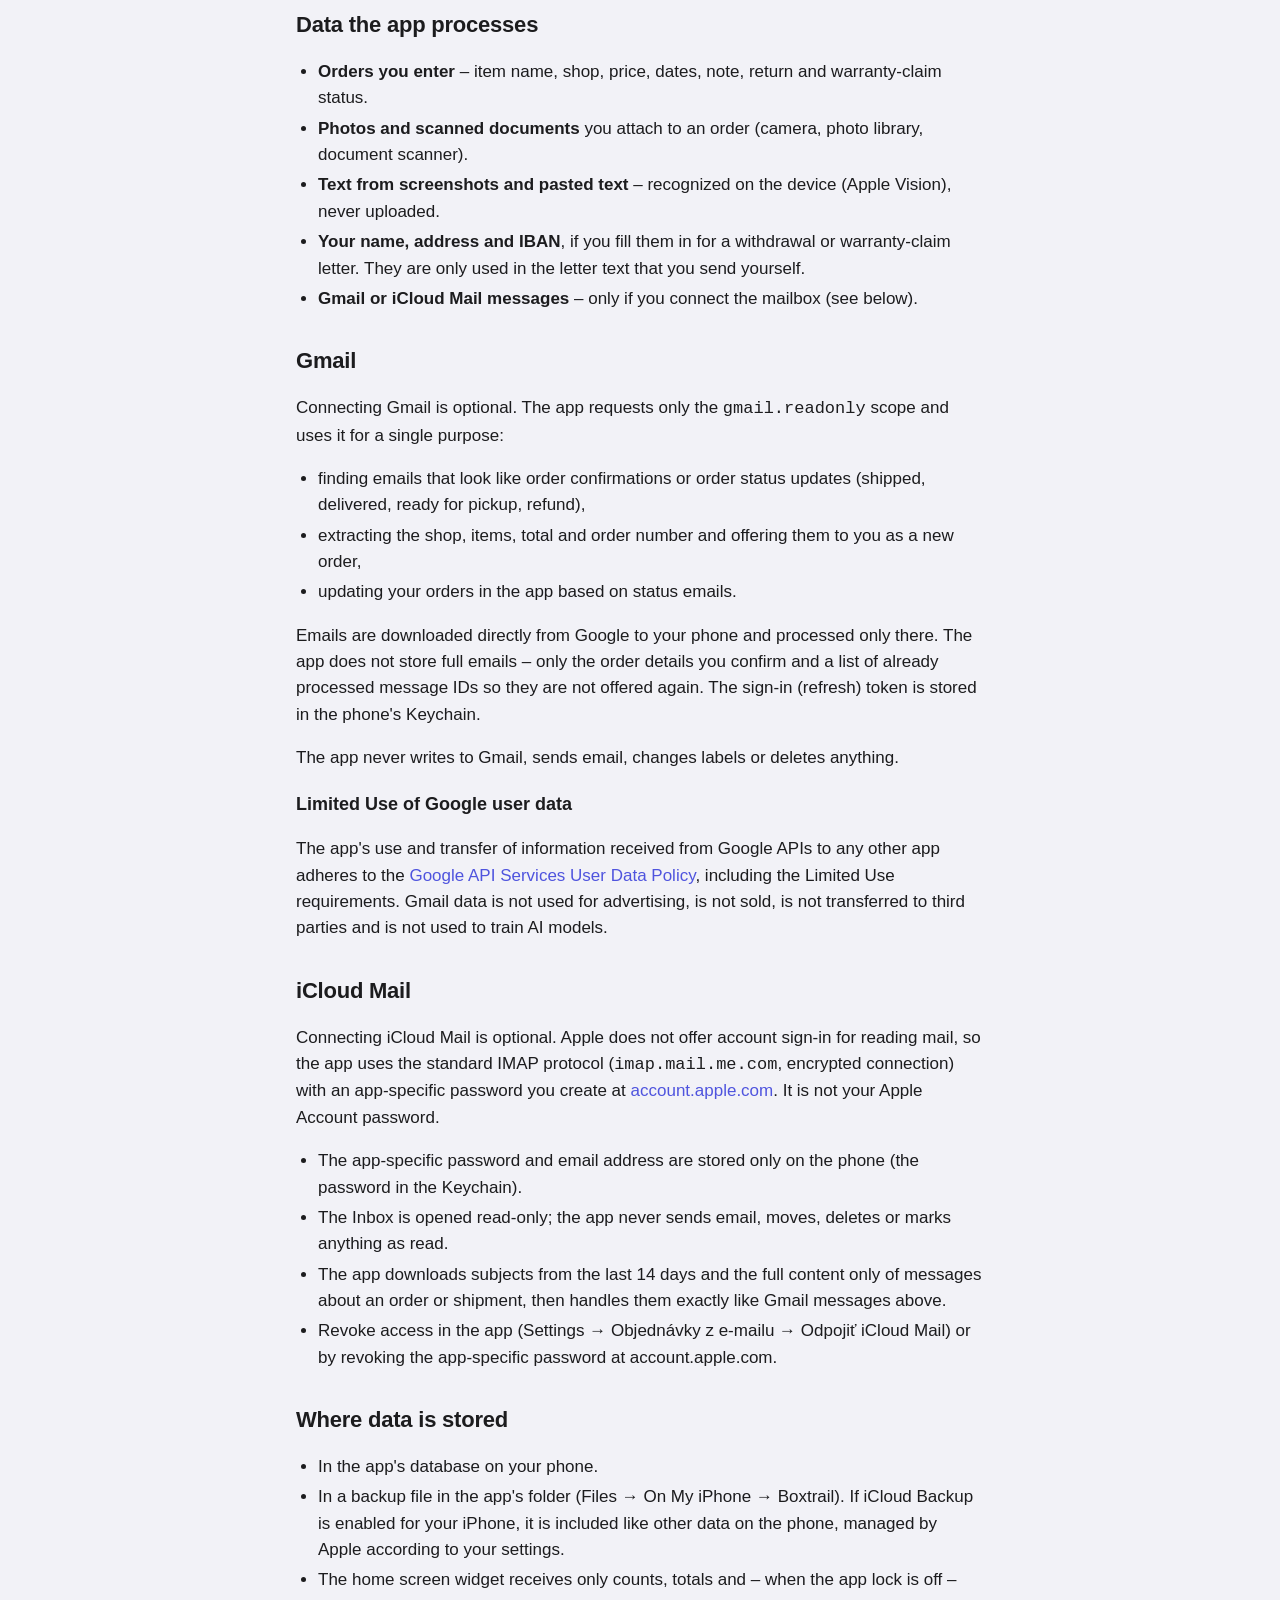
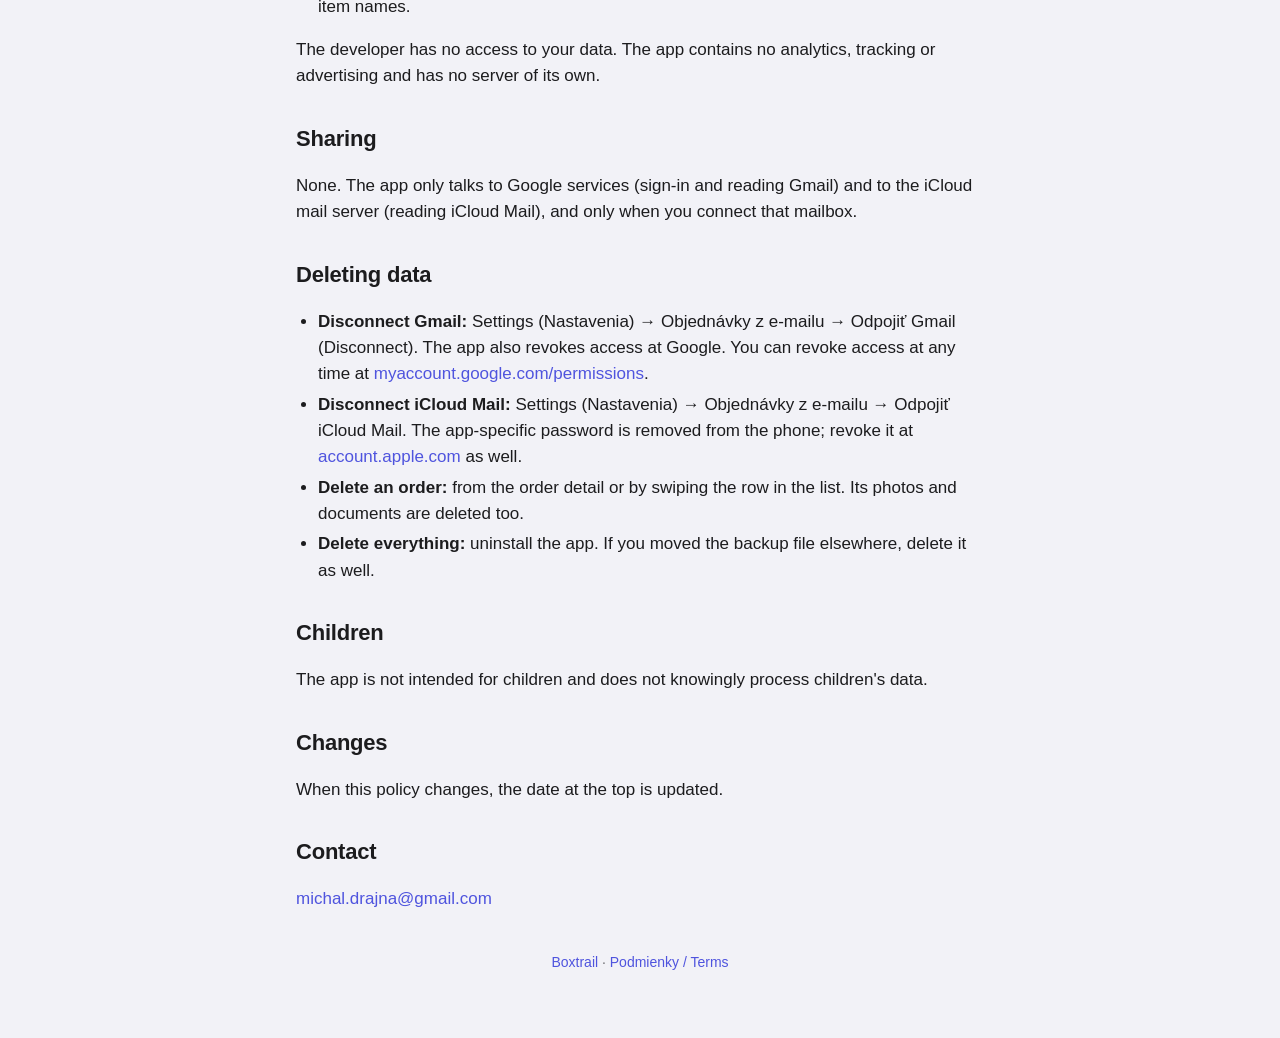
==== commit 87f00033: "Rename the app to Boxtrail Co-Authored-By: Claude Opus 5.5 <noreply@anthropic.com>" ====
--- a/privacy.html
+++ b/privacy.html
@@ -3,18 +3,18 @@
 <head>
   <meta charset="utf-8">
   <meta name="viewport" content="width=device-width, initial-scale=1">
-  <title>Zásady ochrany súkromia – Objednávky</title>
+  <title>Zásady ochrany súkromia – Boxtrail</title>
   <link rel="icon" href="icon.png">
   <link rel="stylesheet" href="style.css">
 </head>
 <body>
 <main>
-  <a class="back" href="./">← Objednávky</a>
+  <a class="back" href="./">← Boxtrail</a>
   <h1>Zásady ochrany súkromia</h1>
   <p class="muted">Platné od 18. novembra 2026 · <a href="#english">English version below</a></p>
 
   <div class="card">
-    <p><strong>Stručne:</strong> appka Objednávky nemá žiadny server. Všetky údaje ostávajú vo vašom telefóne. Ak pripojíte Gmail alebo iCloud Mail, appka v ňom len číta e-maily o objednávkach – nič neposiela, nemení ani nemaže a obsah e-mailov nikomu neposkytuje.</p>
+    <p><strong>Stručne:</strong> appka Boxtrail nemá žiadny server. Všetky údaje ostávajú vo vašom telefóne. Ak pripojíte Gmail alebo iCloud Mail, appka v ňom len číta e-maily o objednávkach – nič neposiela, nemení ani nemaže a obsah e-mailov nikomu neposkytuje.</p>
   </div>
 
   <h2>Aké údaje appka spracúva</h2>
@@ -51,7 +51,7 @@
   <h2>Kde sú údaje uložené</h2>
   <ul>
     <li>V databáze appky v telefóne.</li>
-    <li>V súbore zálohy v priečinku appky (appka Súbory → V mojom iPhone → Objednávky). Ak máte zapnutú zálohu iPhonu do iCloudu, je jej súčasťou – tak ako ostatné údaje v telefóne. Tú spravuje Apple podľa vašich nastavení.</li>
+    <li>V súbore zálohy v priečinku appky (appka Súbory → V mojom iPhone → Boxtrail). Ak máte zapnutú zálohu iPhonu do iCloudu, je jej súčasťou – tak ako ostatné údaje v telefóne. Tú spravuje Apple podľa vašich nastavení.</li>
     <li>Widget na ploche dostáva len počty, sumy a pri vypnutom zámku appky aj názvy tovaru.</li>
   </ul>
   <p>Autor appky k vašim údajom nemá prístup. Appka neobsahuje analytiku, sledovanie ani reklamu a nemá vlastný server.</p>
@@ -82,7 +82,7 @@
   <p class="muted">Effective November 18, 2026</p>
 
   <div class="card">
-    <p><strong>In short:</strong> the Objednávky app has no server. All data stays on your phone. If you connect Gmail or iCloud Mail, the app only reads order-related emails – it never sends, changes or deletes anything and never shares email content with anyone.</p>
+    <p><strong>In short:</strong> the Boxtrail app has no server. All data stays on your phone. If you connect Gmail or iCloud Mail, the app only reads order-related emails – it never sends, changes or deletes anything and never shares email content with anyone.</p>
   </div>
 
   <h2>Data the app processes</h2>
@@ -119,7 +119,7 @@
   <h2>Where data is stored</h2>
   <ul>
     <li>In the app's database on your phone.</li>
-    <li>In a backup file in the app's folder (Files → On My iPhone → Objednávky). If iCloud Backup is enabled for your iPhone, it is included like other data on the phone, managed by Apple according to your settings.</li>
+    <li>In a backup file in the app's folder (Files → On My iPhone → Boxtrail). If iCloud Backup is enabled for your iPhone, it is included like other data on the phone, managed by Apple according to your settings.</li>
     <li>The home screen widget receives only counts, totals and – when the app lock is off – item names.</li>
   </ul>
   <p>The developer has no access to your data. The app contains no analytics, tracking or advertising and has no server of its own.</p>
@@ -144,7 +144,7 @@
   <h2>Contact</h2>
   <p><a href="mailto:michal.drajna@gmail.com">michal.drajna@gmail.com</a></p>
 
-  <footer><a href="./">Objednávky</a> · <a href="terms.html">Podmienky / Terms</a></footer>
+  <footer><a href="./">Boxtrail</a> · <a href="terms.html">Podmienky / Terms</a></footer>
 </main>
 </body>
 </html>
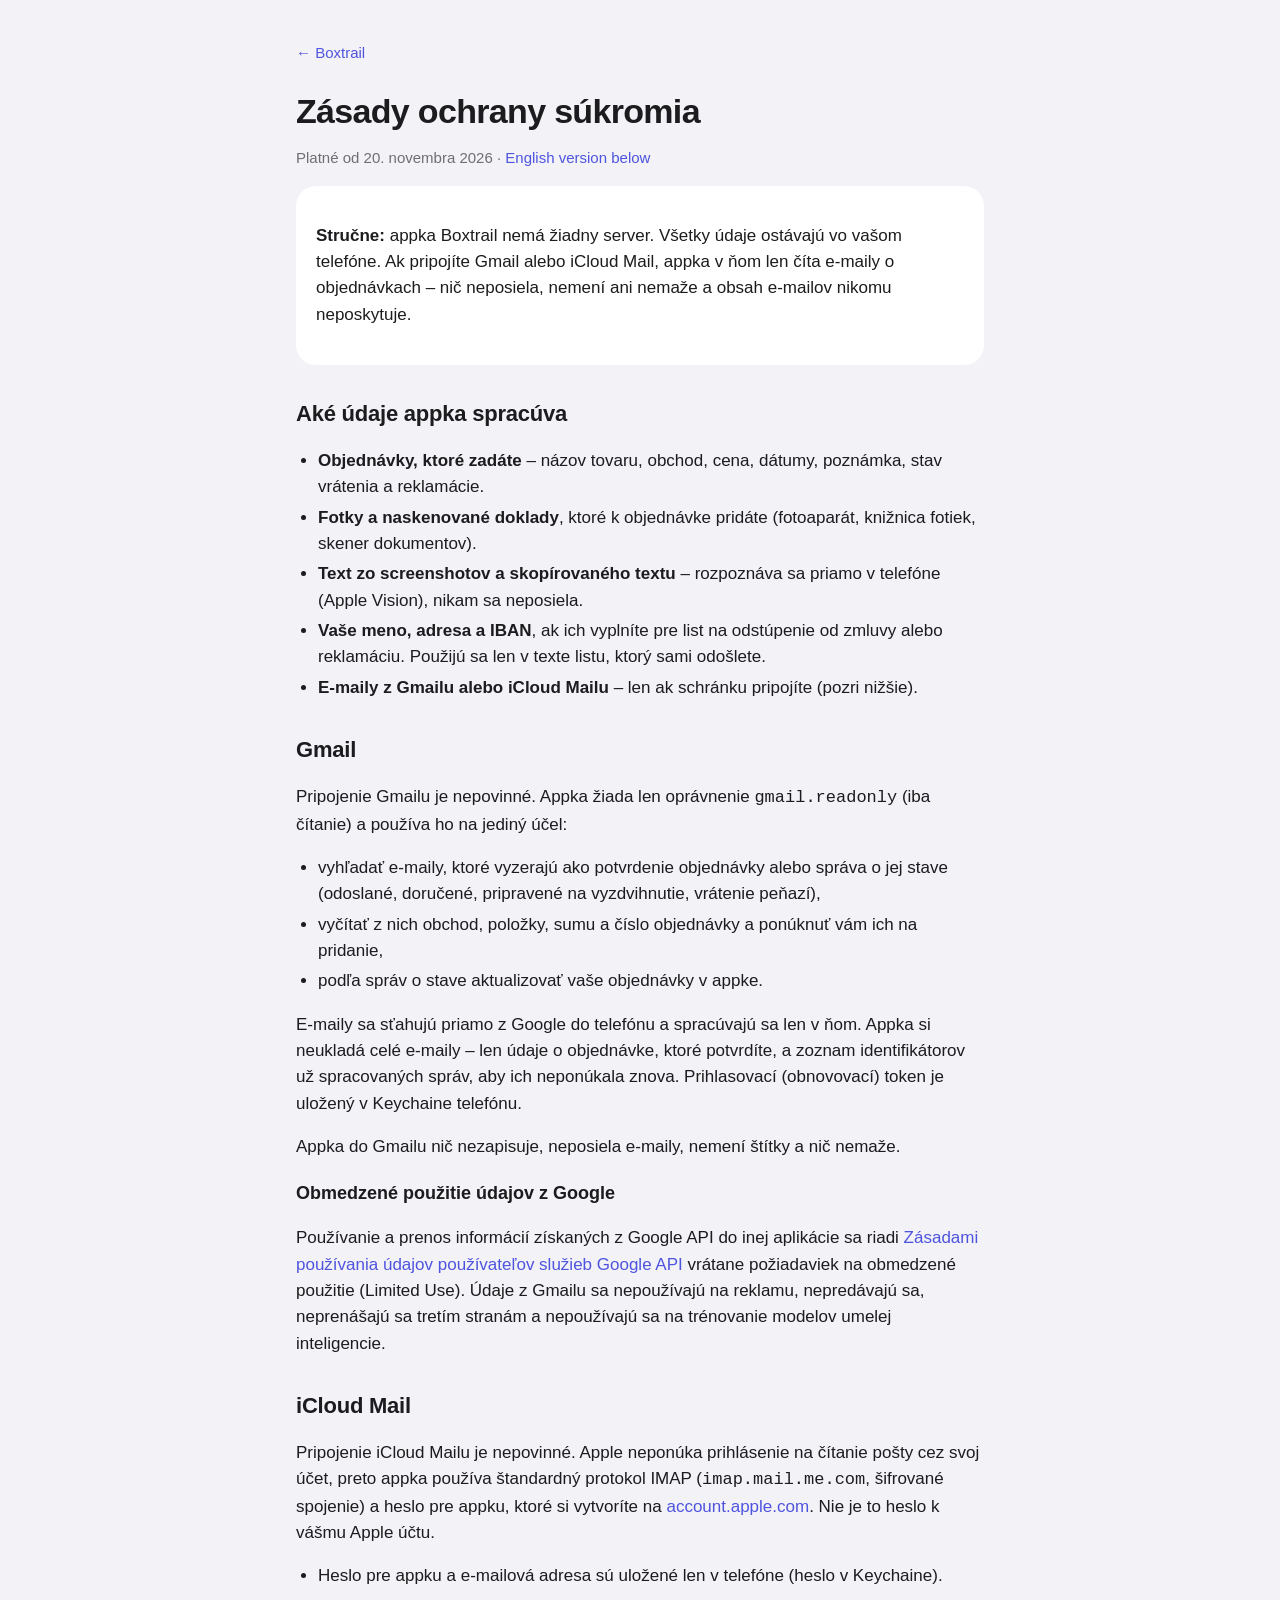
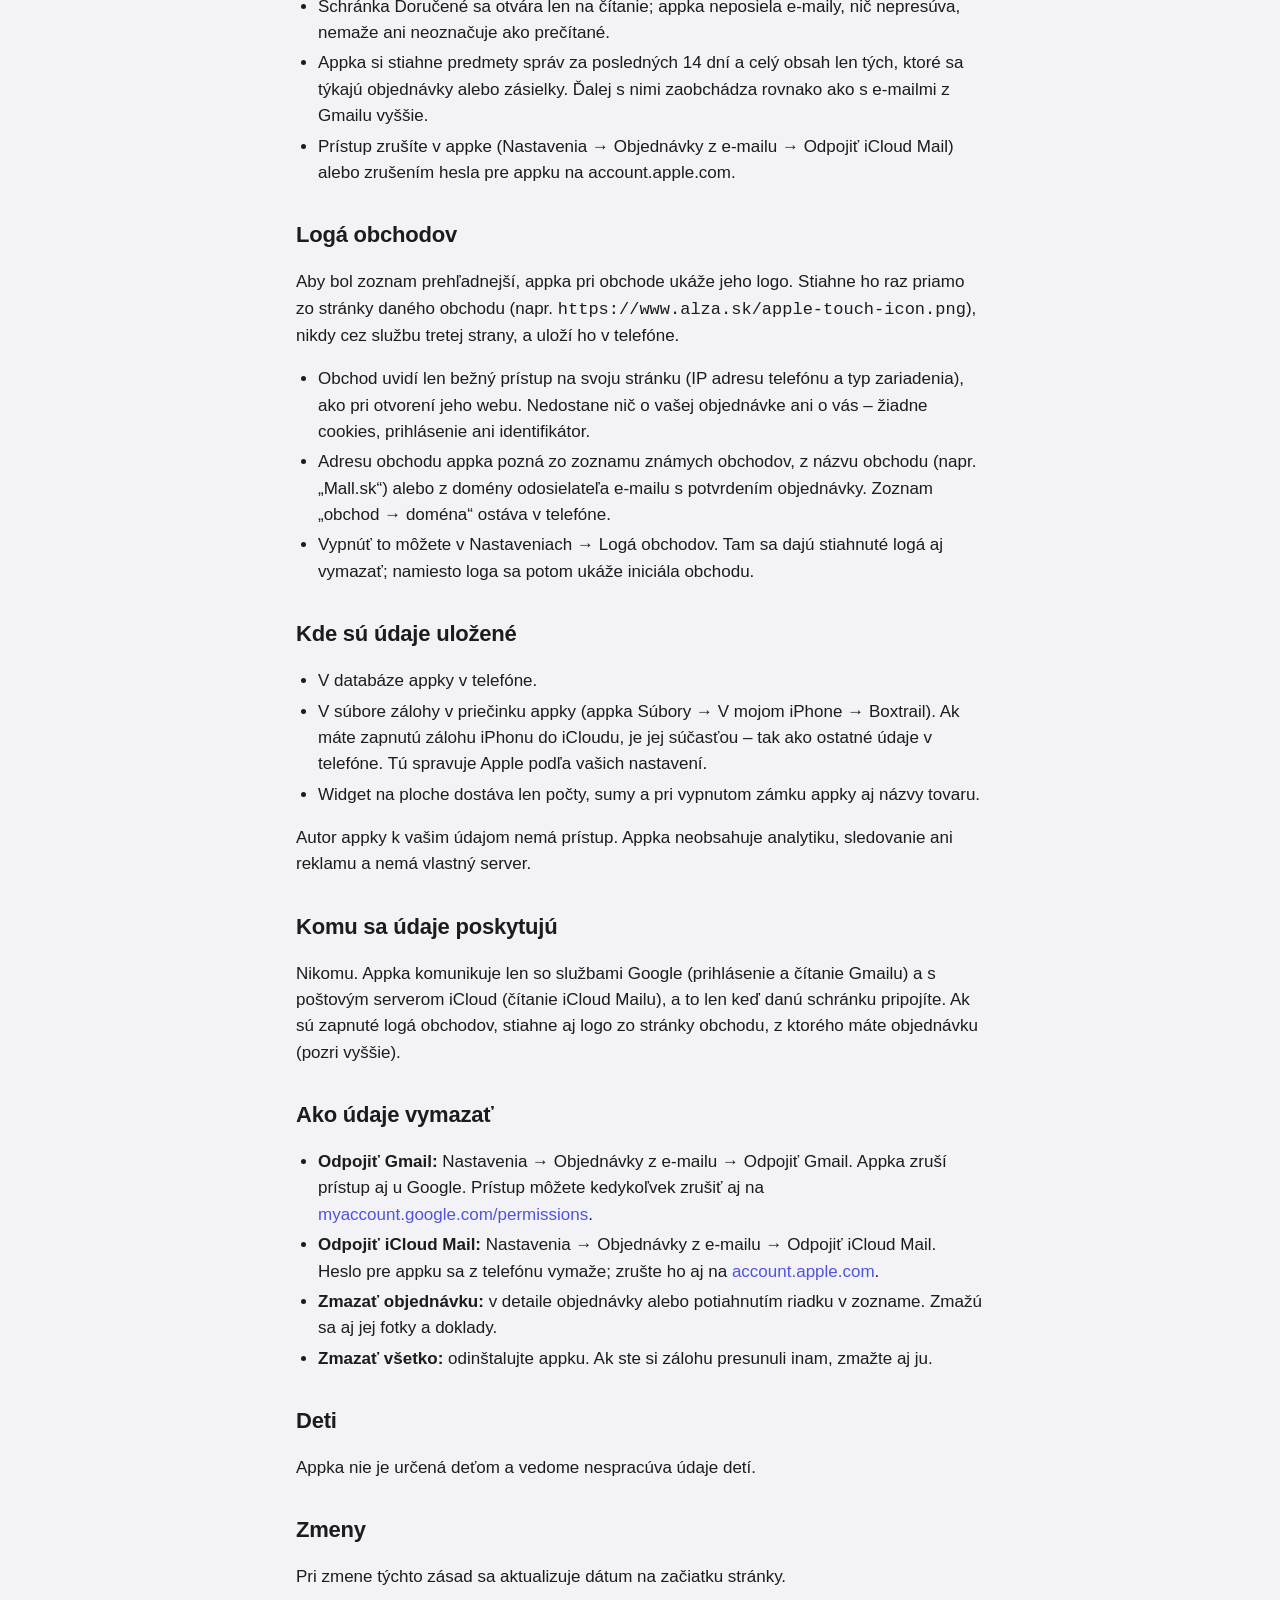
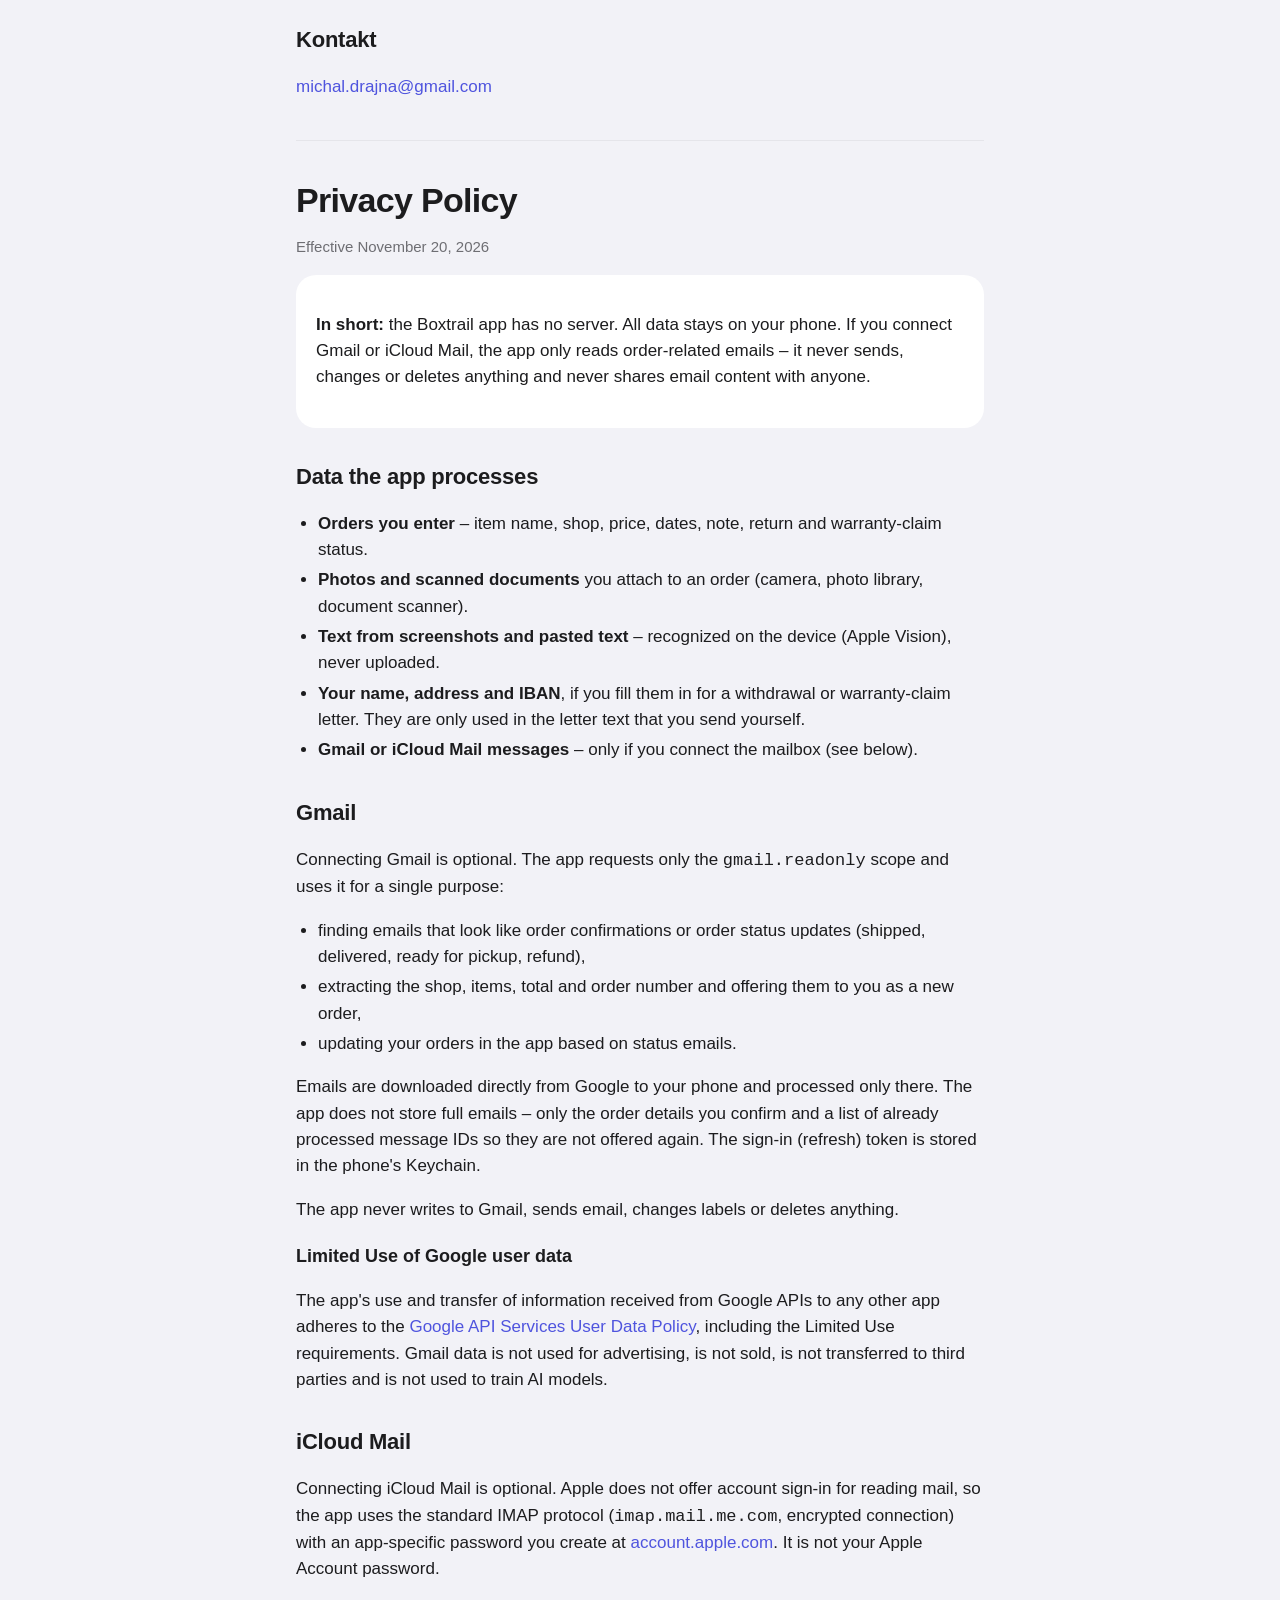
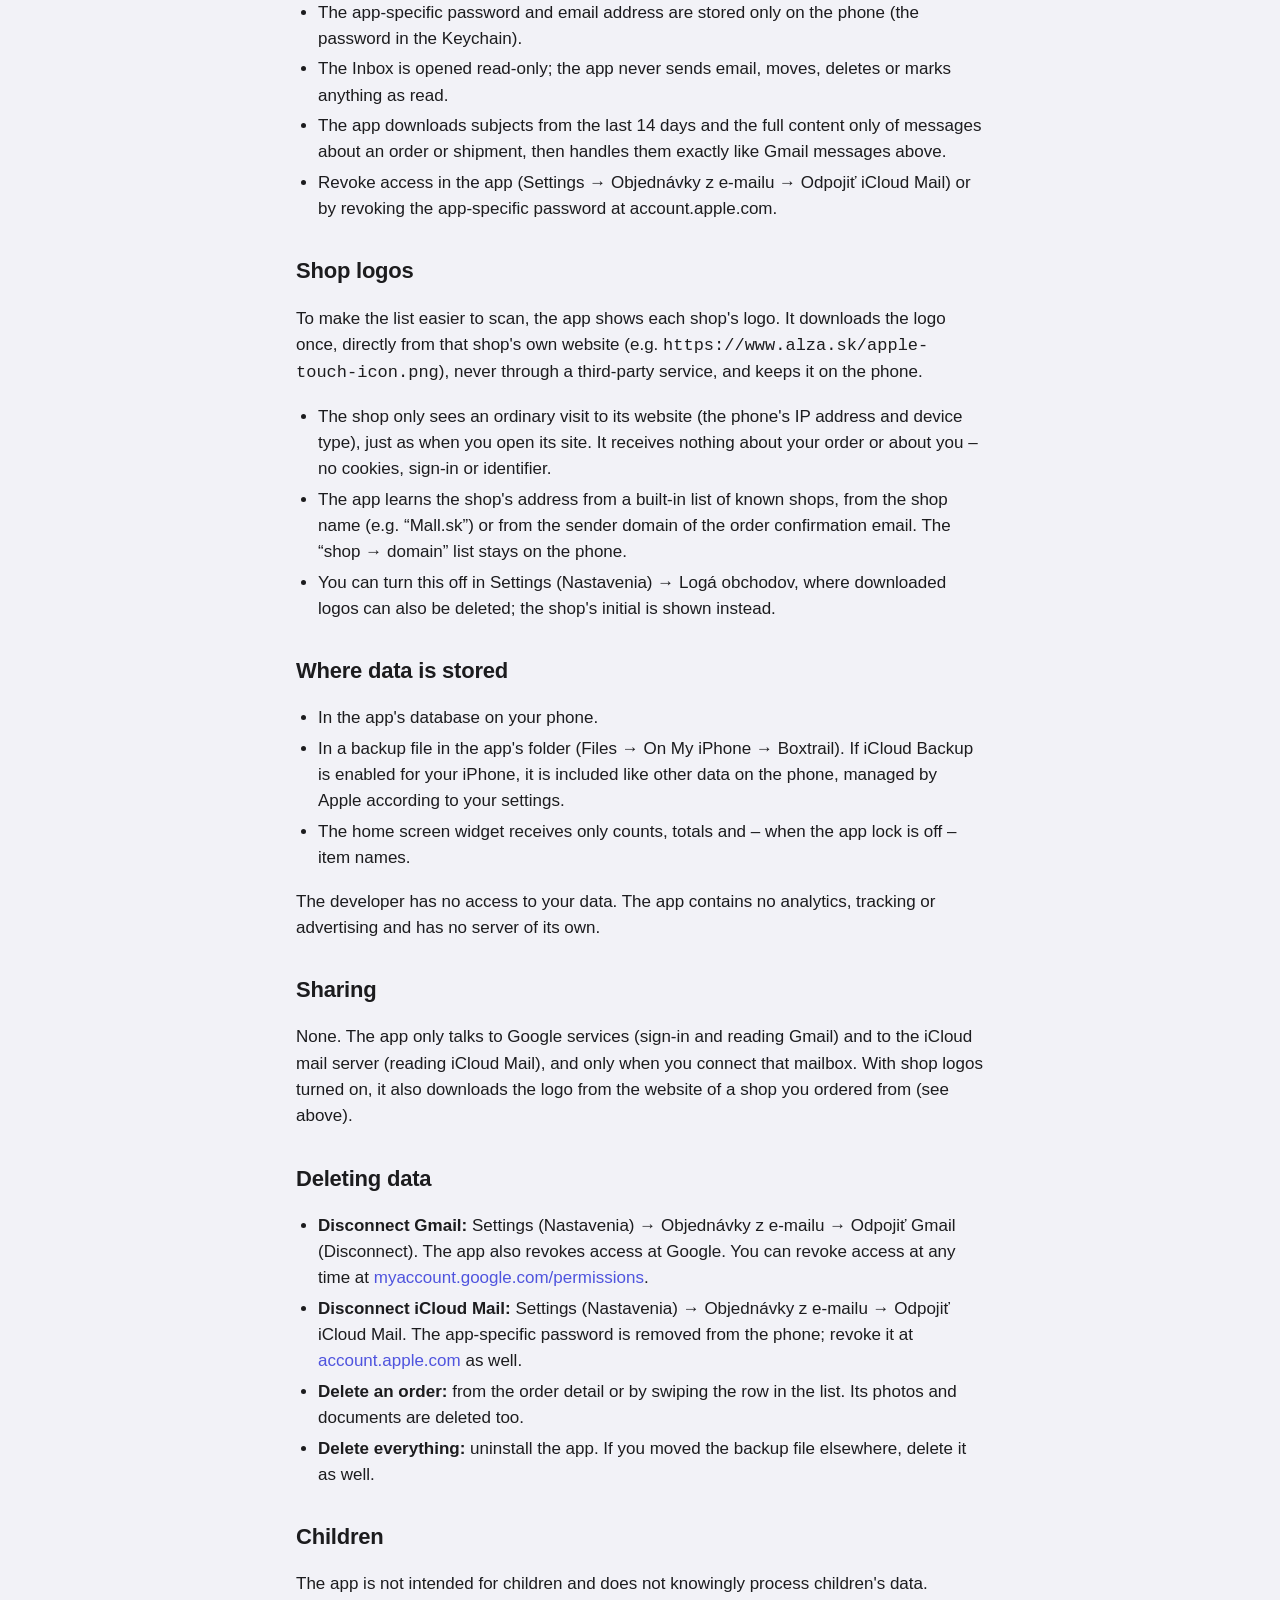
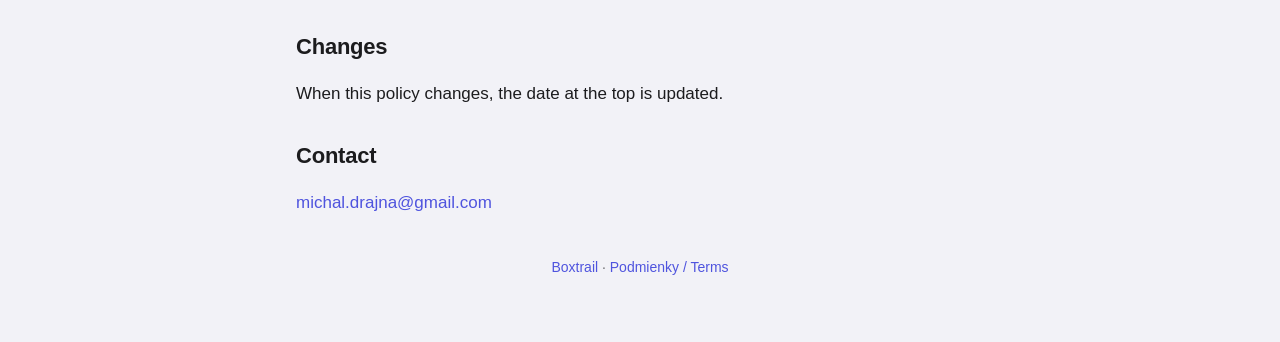
==== commit 749a08da: "Privacy policy: shop logos downloaded from each shop's own website Co-Authored-By: Claude Opus 5.5 <" ====
--- a/privacy.html
+++ b/privacy.html
@@ -11,7 +11,7 @@
 <main>
   <a class="back" href="./">← Boxtrail</a>
   <h1>Zásady ochrany súkromia</h1>
-  <p class="muted">Platné od 18. novembra 2026 · <a href="#english">English version below</a></p>
+  <p class="muted">Platné od 20. novembra 2026 · <a href="#english">English version below</a></p>
 
   <div class="card">
     <p><strong>Stručne:</strong> appka Boxtrail nemá žiadny server. Všetky údaje ostávajú vo vašom telefóne. Ak pripojíte Gmail alebo iCloud Mail, appka v ňom len číta e-maily o objednávkach – nič neposiela, nemení ani nemaže a obsah e-mailov nikomu neposkytuje.</p>
@@ -48,6 +48,14 @@
     <li>Prístup zrušíte v appke (Nastavenia → Objednávky z e-mailu → Odpojiť iCloud Mail) alebo zrušením hesla pre appku na account.apple.com.</li>
   </ul>
 
+  <h2>Logá obchodov</h2>
+  <p>Aby bol zoznam prehľadnejší, appka pri obchode ukáže jeho logo. Stiahne ho raz priamo zo stránky daného obchodu (napr. <code>https://www.alza.sk/apple-touch-icon.png</code>), nikdy cez službu tretej strany, a uloží ho v telefóne.</p>
+  <ul>
+    <li>Obchod uvidí len bežný prístup na svoju stránku (IP adresu telefónu a typ zariadenia), ako pri otvorení jeho webu. Nedostane nič o vašej objednávke ani o vás – žiadne cookies, prihlásenie ani identifikátor.</li>
+    <li>Adresu obchodu appka pozná zo zoznamu známych obchodov, z názvu obchodu (napr. „Mall.sk“) alebo z domény odosielateľa e-mailu s potvrdením objednávky. Zoznam „obchod → doména“ ostáva v telefóne.</li>
+    <li>Vypnúť to môžete v Nastaveniach → Logá obchodov. Tam sa dajú stiahnuté logá aj vymazať; namiesto loga sa potom ukáže iniciála obchodu.</li>
+  </ul>
+
   <h2>Kde sú údaje uložené</h2>
   <ul>
     <li>V databáze appky v telefóne.</li>
@@ -57,7 +65,7 @@
   <p>Autor appky k vašim údajom nemá prístup. Appka neobsahuje analytiku, sledovanie ani reklamu a nemá vlastný server.</p>
 
   <h2>Komu sa údaje poskytujú</h2>
-  <p>Nikomu. Appka komunikuje len so službami Google (prihlásenie a čítanie Gmailu) a s poštovým serverom iCloud (čítanie iCloud Mailu), a to len keď danú schránku pripojíte.</p>
+  <p>Nikomu. Appka komunikuje len so službami Google (prihlásenie a čítanie Gmailu) a s poštovým serverom iCloud (čítanie iCloud Mailu), a to len keď danú schránku pripojíte. Ak sú zapnuté logá obchodov, stiahne aj logo zo stránky obchodu, z ktorého máte objednávku (pozri vyššie).</p>
 
   <h2>Ako údaje vymazať</h2>
   <ul>
@@ -79,7 +87,7 @@
   <hr>
 
   <h1 id="english">Privacy Policy</h1>
-  <p class="muted">Effective November 18, 2026</p>
+  <p class="muted">Effective November 20, 2026</p>
 
   <div class="card">
     <p><strong>In short:</strong> the Boxtrail app has no server. All data stays on your phone. If you connect Gmail or iCloud Mail, the app only reads order-related emails – it never sends, changes or deletes anything and never shares email content with anyone.</p>
@@ -116,6 +124,14 @@
     <li>Revoke access in the app (Settings → Objednávky z e-mailu → Odpojiť iCloud Mail) or by revoking the app-specific password at account.apple.com.</li>
   </ul>
 
+  <h2>Shop logos</h2>
+  <p>To make the list easier to scan, the app shows each shop's logo. It downloads the logo once, directly from that shop's own website (e.g. <code>https://www.alza.sk/apple-touch-icon.png</code>), never through a third-party service, and keeps it on the phone.</p>
+  <ul>
+    <li>The shop only sees an ordinary visit to its website (the phone's IP address and device type), just as when you open its site. It receives nothing about your order or about you – no cookies, sign-in or identifier.</li>
+    <li>The app learns the shop's address from a built-in list of known shops, from the shop name (e.g. “Mall.sk”) or from the sender domain of the order confirmation email. The “shop → domain” list stays on the phone.</li>
+    <li>You can turn this off in Settings (Nastavenia) → Logá obchodov, where downloaded logos can also be deleted; the shop's initial is shown instead.</li>
+  </ul>
+
   <h2>Where data is stored</h2>
   <ul>
     <li>In the app's database on your phone.</li>
@@ -125,7 +141,7 @@
   <p>The developer has no access to your data. The app contains no analytics, tracking or advertising and has no server of its own.</p>
 
   <h2>Sharing</h2>
-  <p>None. The app only talks to Google services (sign-in and reading Gmail) and to the iCloud mail server (reading iCloud Mail), and only when you connect that mailbox.</p>
+  <p>None. The app only talks to Google services (sign-in and reading Gmail) and to the iCloud mail server (reading iCloud Mail), and only when you connect that mailbox. With shop logos turned on, it also downloads the logo from the website of a shop you ordered from (see above).</p>
 
   <h2>Deleting data</h2>
   <ul>
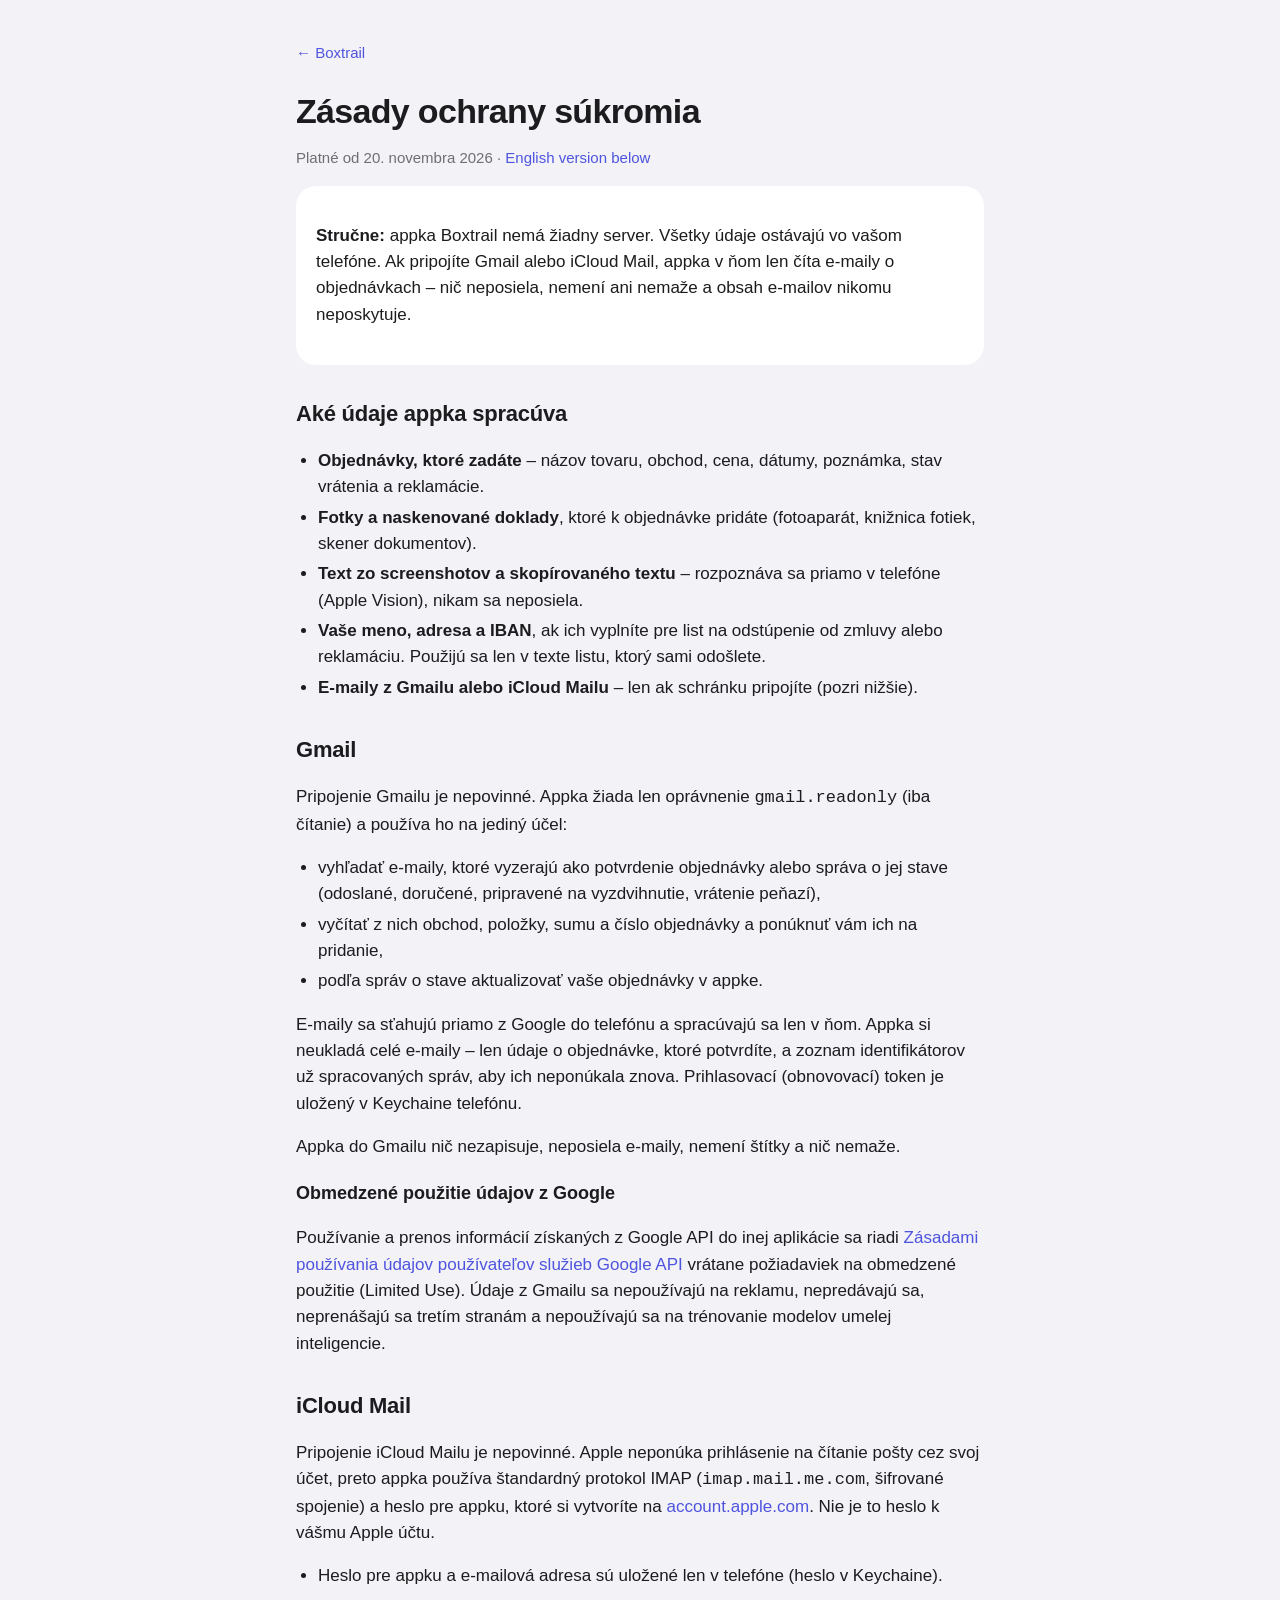
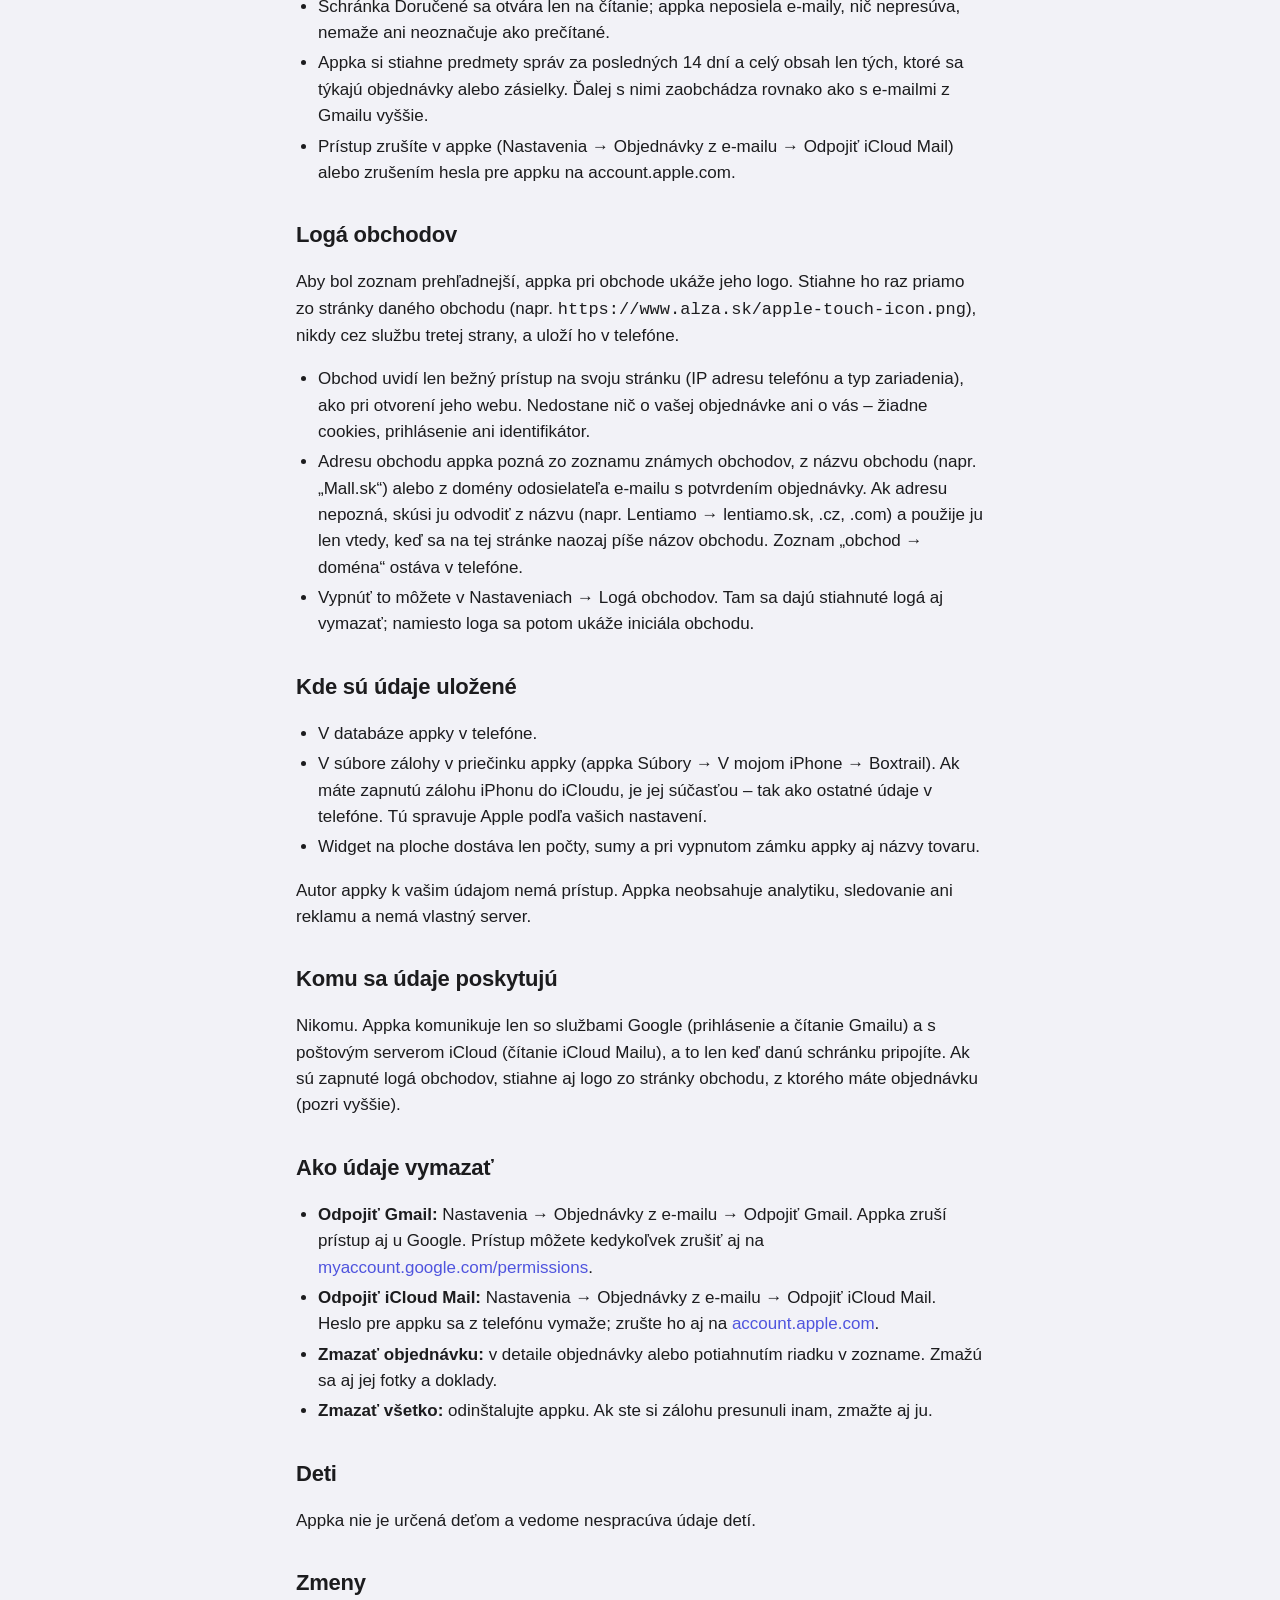
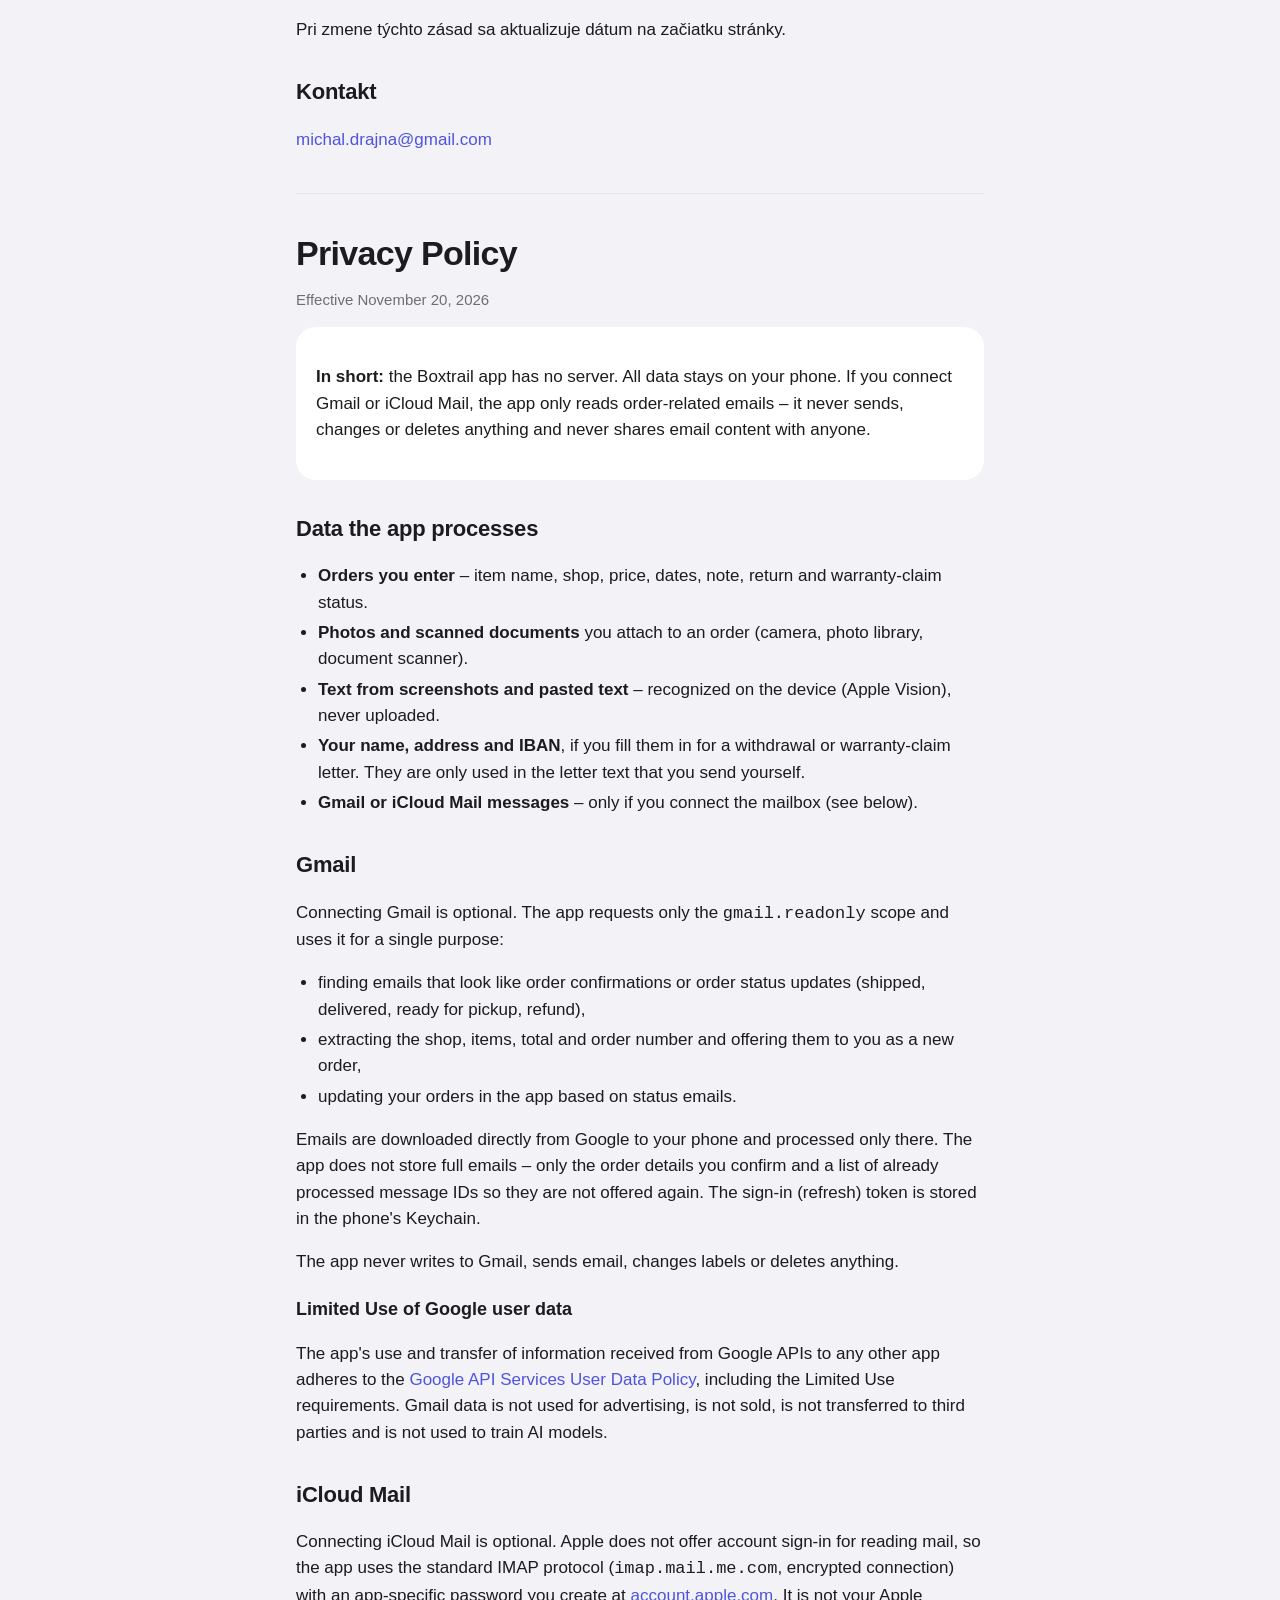
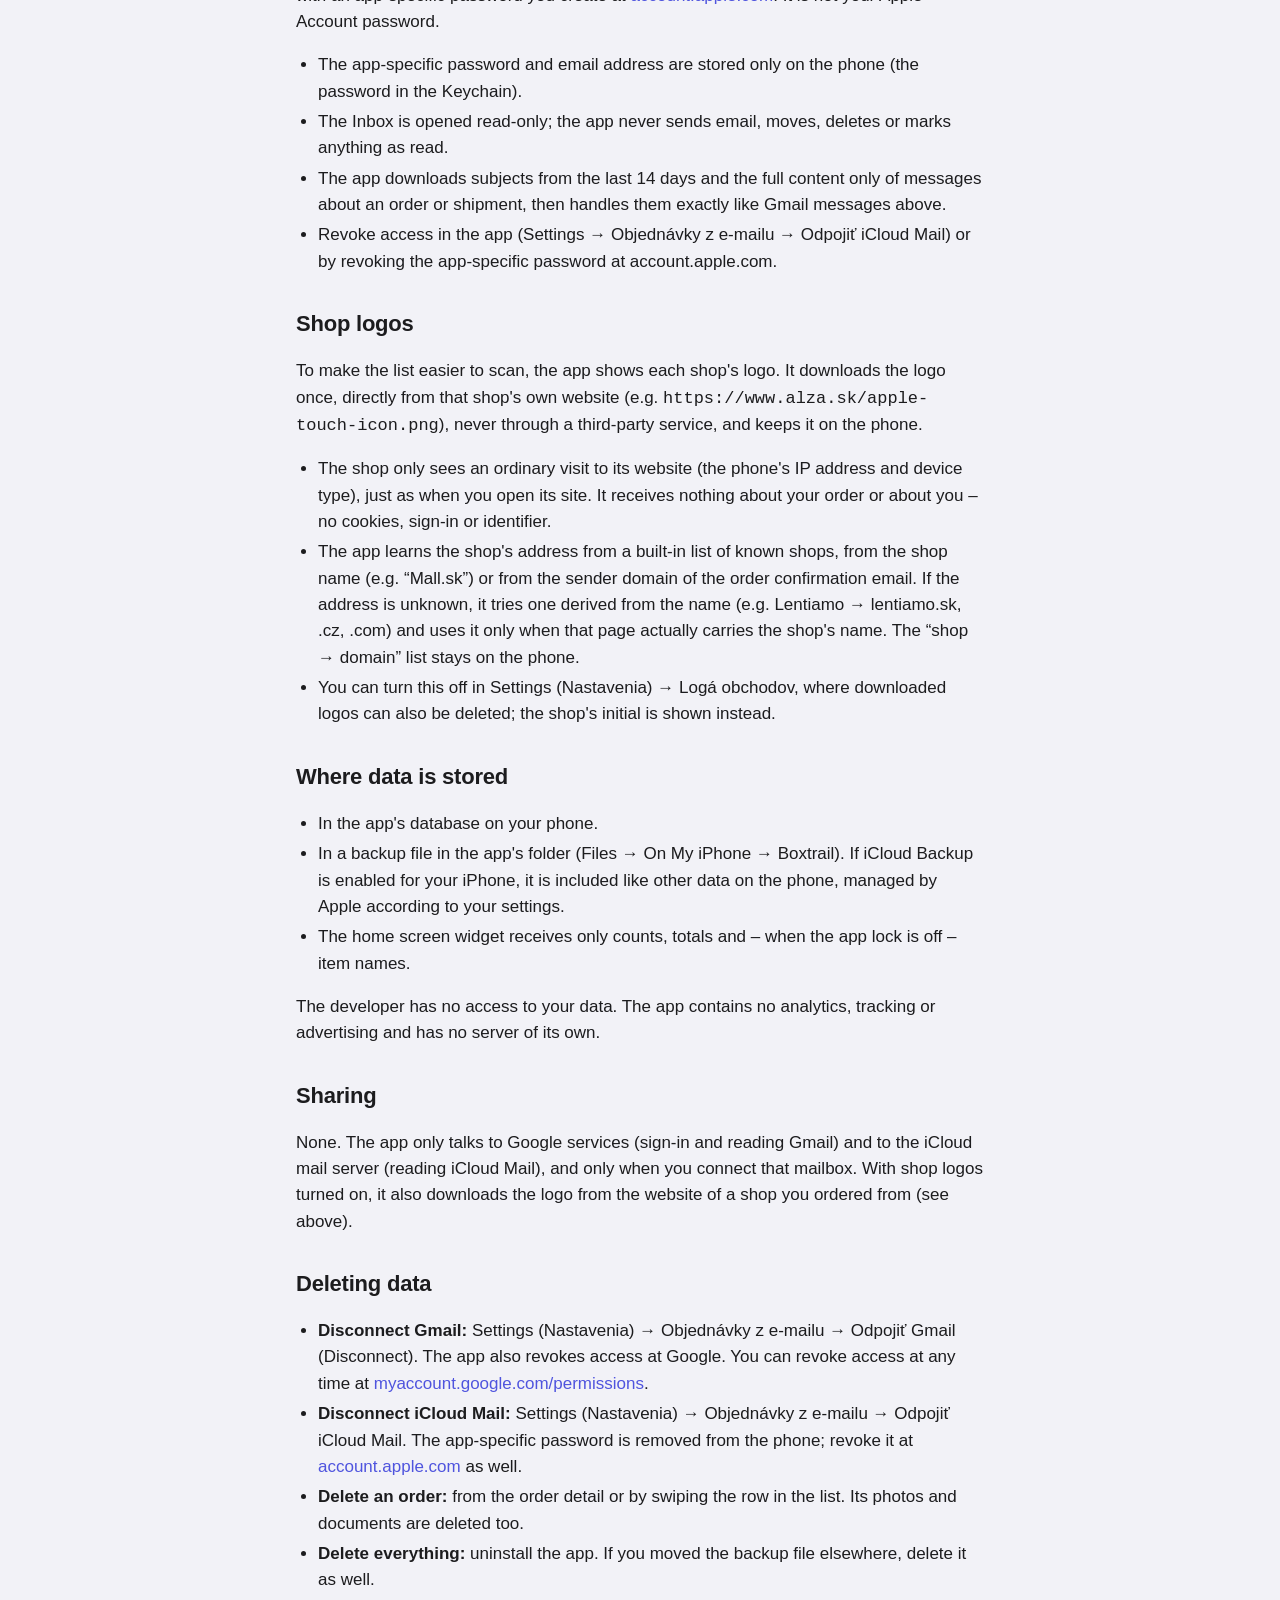
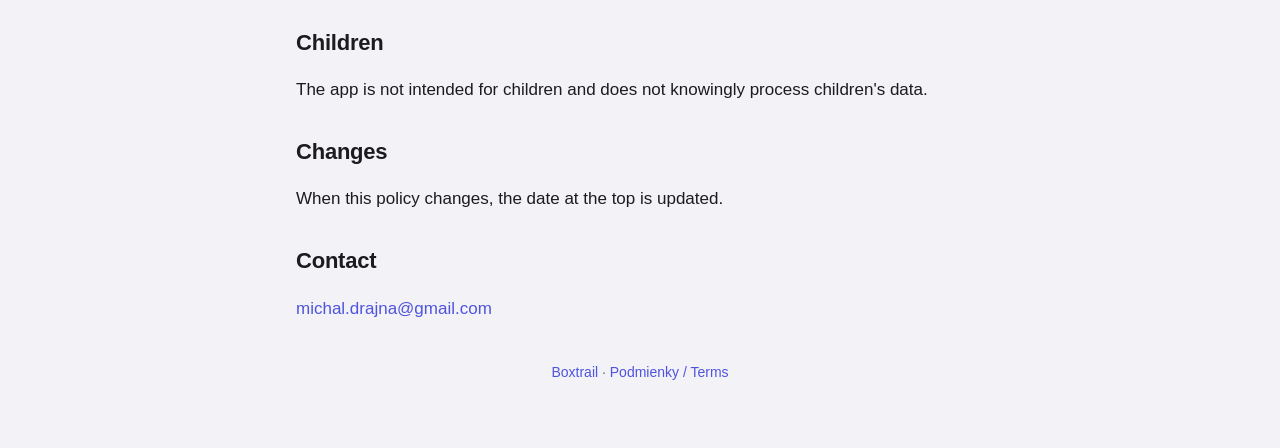
==== commit 05b1a67c: "Privacy policy: shop address derived from the shop name Co-Authored-By: Claude Opus 5.5 <noreply@ant" ====
--- a/privacy.html
+++ b/privacy.html
@@ -52,7 +52,7 @@
   <p>Aby bol zoznam prehľadnejší, appka pri obchode ukáže jeho logo. Stiahne ho raz priamo zo stránky daného obchodu (napr. <code>https://www.alza.sk/apple-touch-icon.png</code>), nikdy cez službu tretej strany, a uloží ho v telefóne.</p>
   <ul>
     <li>Obchod uvidí len bežný prístup na svoju stránku (IP adresu telefónu a typ zariadenia), ako pri otvorení jeho webu. Nedostane nič o vašej objednávke ani o vás – žiadne cookies, prihlásenie ani identifikátor.</li>
-    <li>Adresu obchodu appka pozná zo zoznamu známych obchodov, z názvu obchodu (napr. „Mall.sk“) alebo z domény odosielateľa e-mailu s potvrdením objednávky. Zoznam „obchod → doména“ ostáva v telefóne.</li>
+    <li>Adresu obchodu appka pozná zo zoznamu známych obchodov, z názvu obchodu (napr. „Mall.sk“) alebo z domény odosielateľa e-mailu s potvrdením objednávky. Ak adresu nepozná, skúsi ju odvodiť z názvu (napr. Lentiamo → lentiamo.sk, .cz, .com) a použije ju len vtedy, keď sa na tej stránke naozaj píše názov obchodu. Zoznam „obchod → doména“ ostáva v telefóne.</li>
     <li>Vypnúť to môžete v Nastaveniach → Logá obchodov. Tam sa dajú stiahnuté logá aj vymazať; namiesto loga sa potom ukáže iniciála obchodu.</li>
   </ul>
 
@@ -128,7 +128,7 @@
   <p>To make the list easier to scan, the app shows each shop's logo. It downloads the logo once, directly from that shop's own website (e.g. <code>https://www.alza.sk/apple-touch-icon.png</code>), never through a third-party service, and keeps it on the phone.</p>
   <ul>
     <li>The shop only sees an ordinary visit to its website (the phone's IP address and device type), just as when you open its site. It receives nothing about your order or about you – no cookies, sign-in or identifier.</li>
-    <li>The app learns the shop's address from a built-in list of known shops, from the shop name (e.g. “Mall.sk”) or from the sender domain of the order confirmation email. The “shop → domain” list stays on the phone.</li>
+    <li>The app learns the shop's address from a built-in list of known shops, from the shop name (e.g. “Mall.sk”) or from the sender domain of the order confirmation email. If the address is unknown, it tries one derived from the name (e.g. Lentiamo → lentiamo.sk, .cz, .com) and uses it only when that page actually carries the shop's name. The “shop → domain” list stays on the phone.</li>
     <li>You can turn this off in Settings (Nastavenia) → Logá obchodov, where downloaded logos can also be deleted; the shop's initial is shown instead.</li>
   </ul>
 
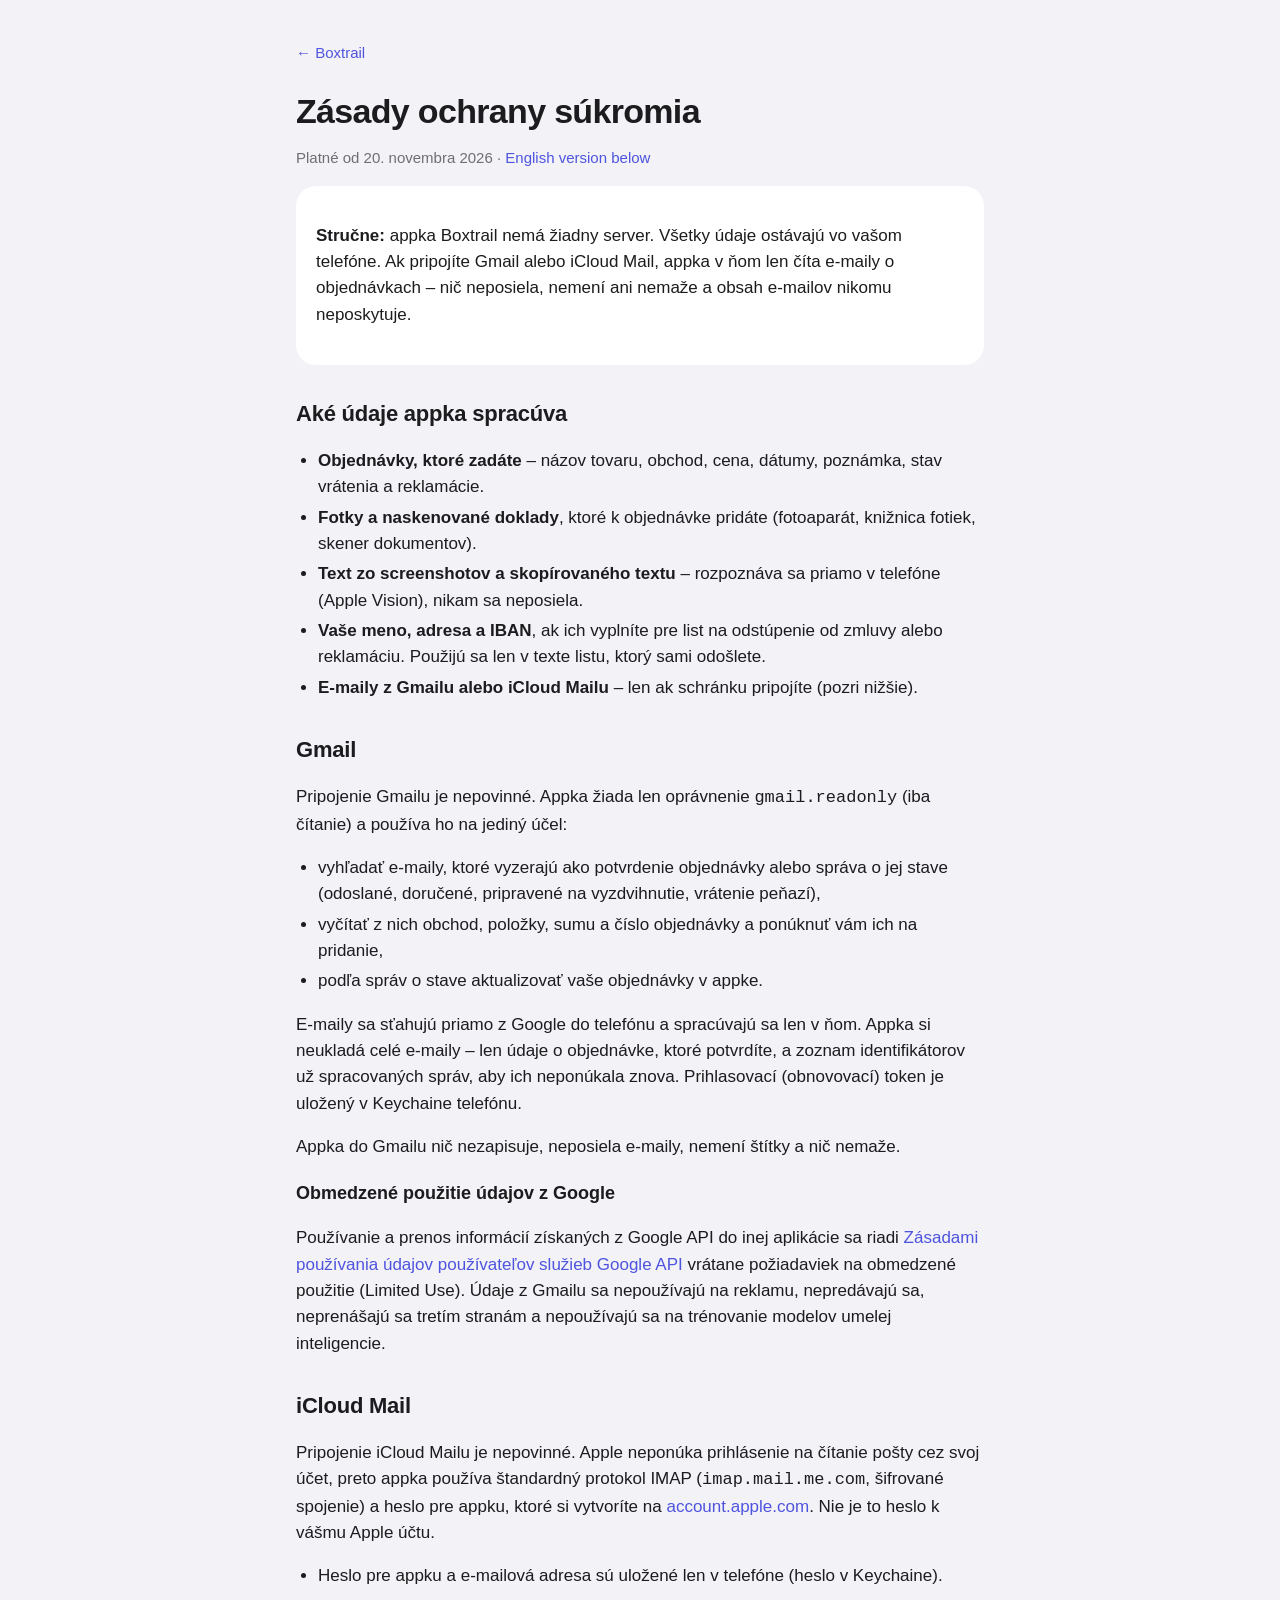
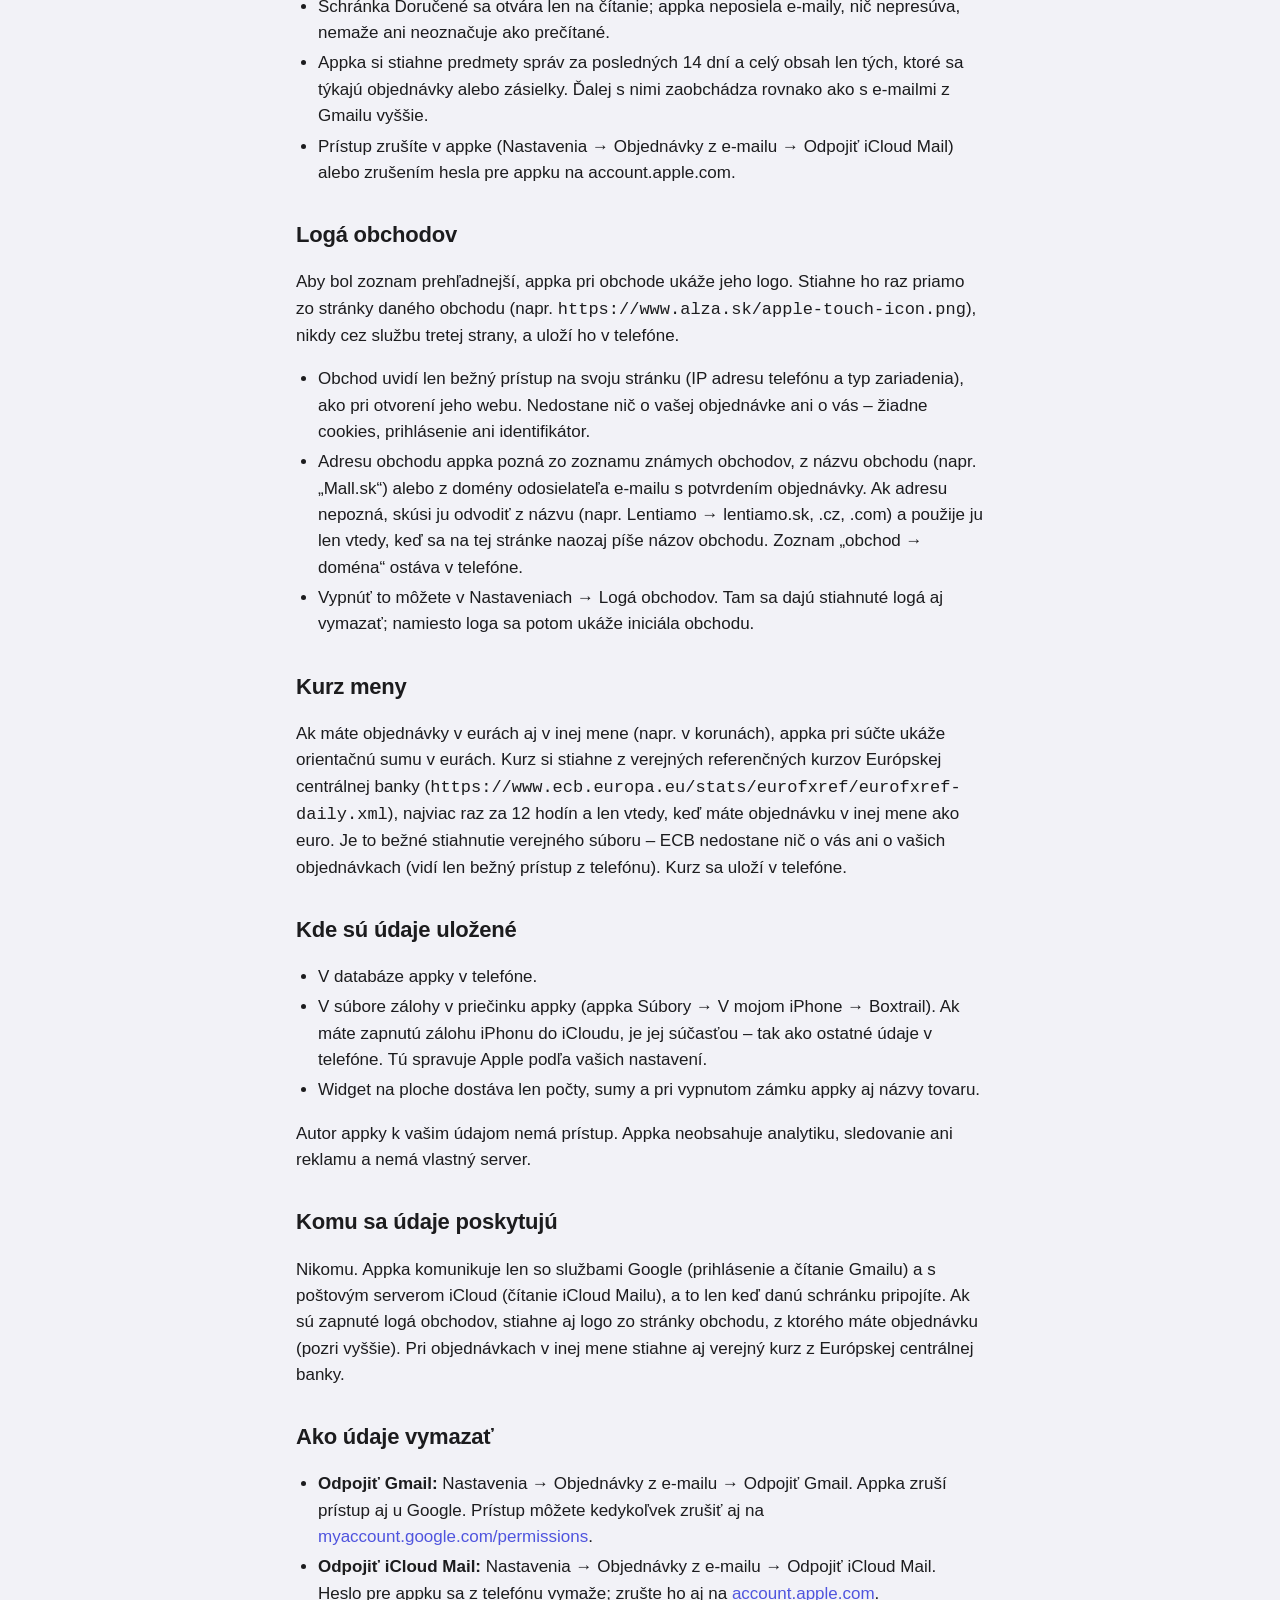
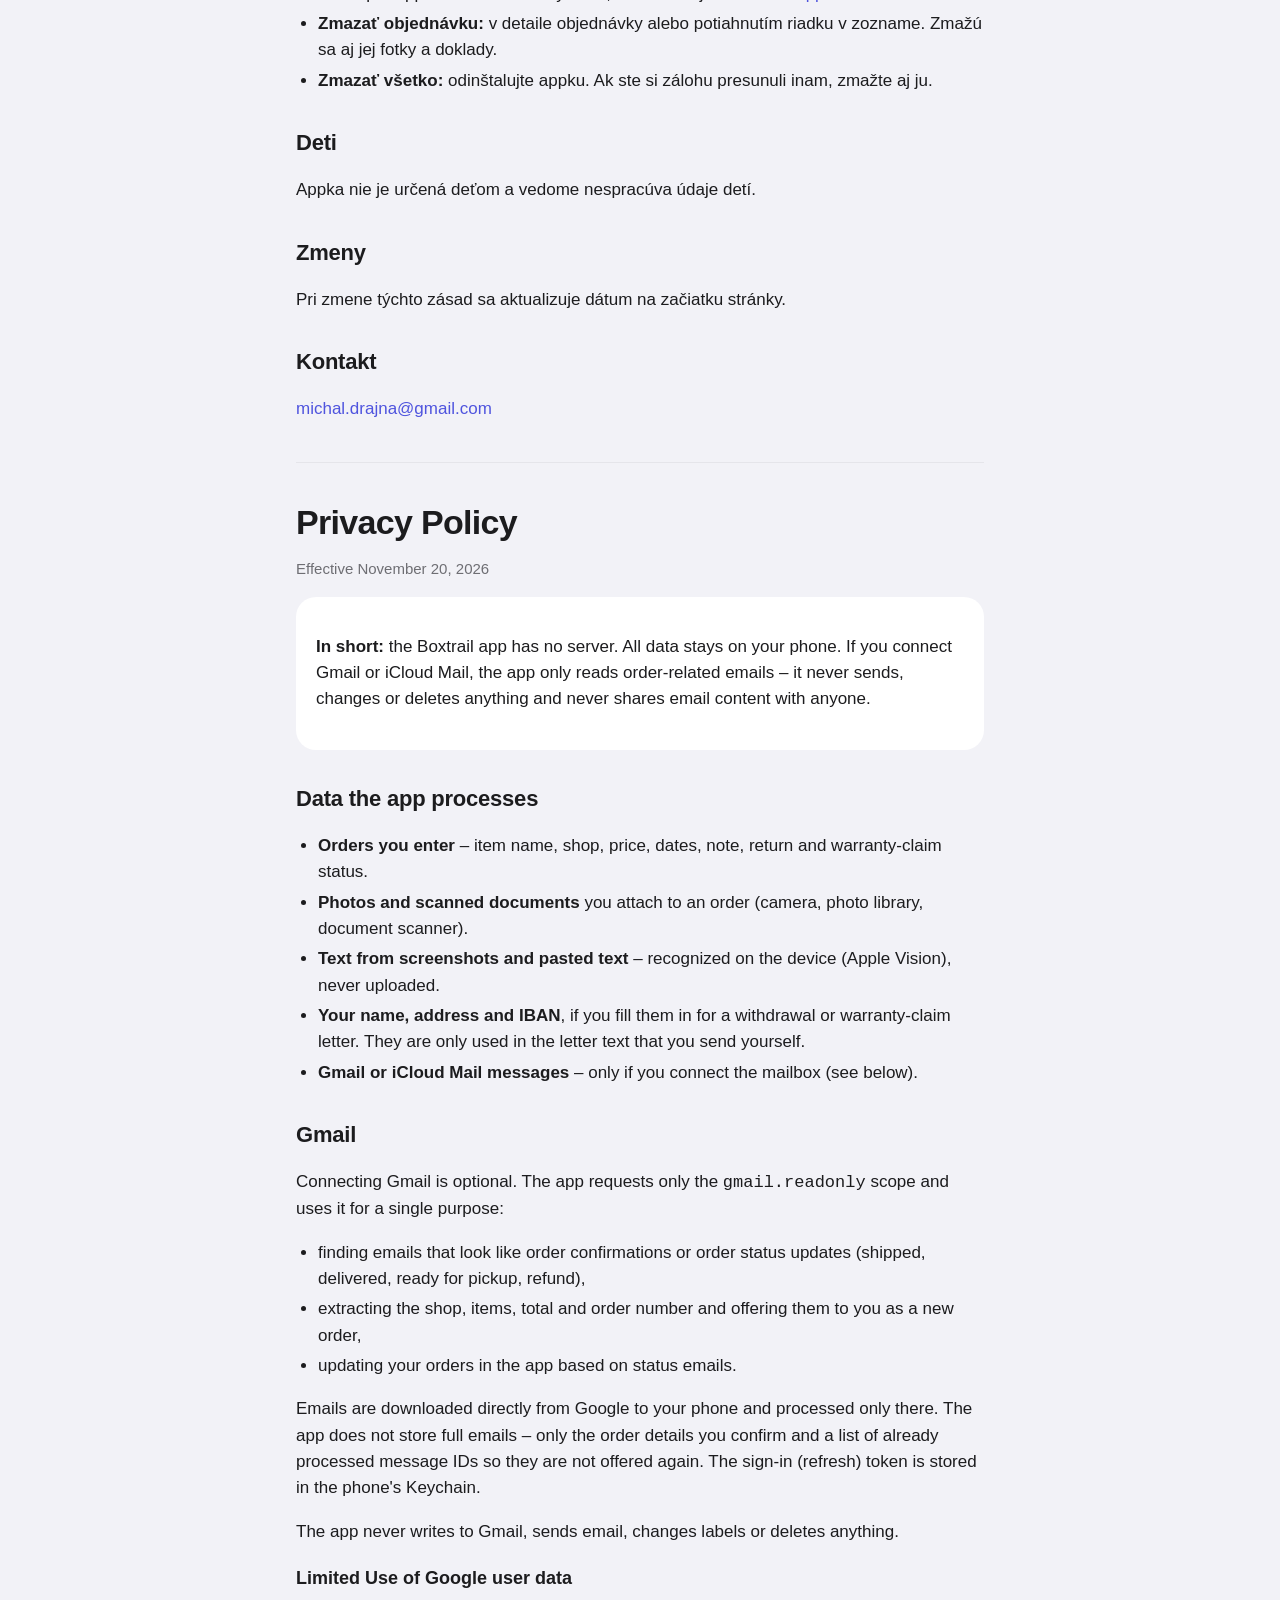
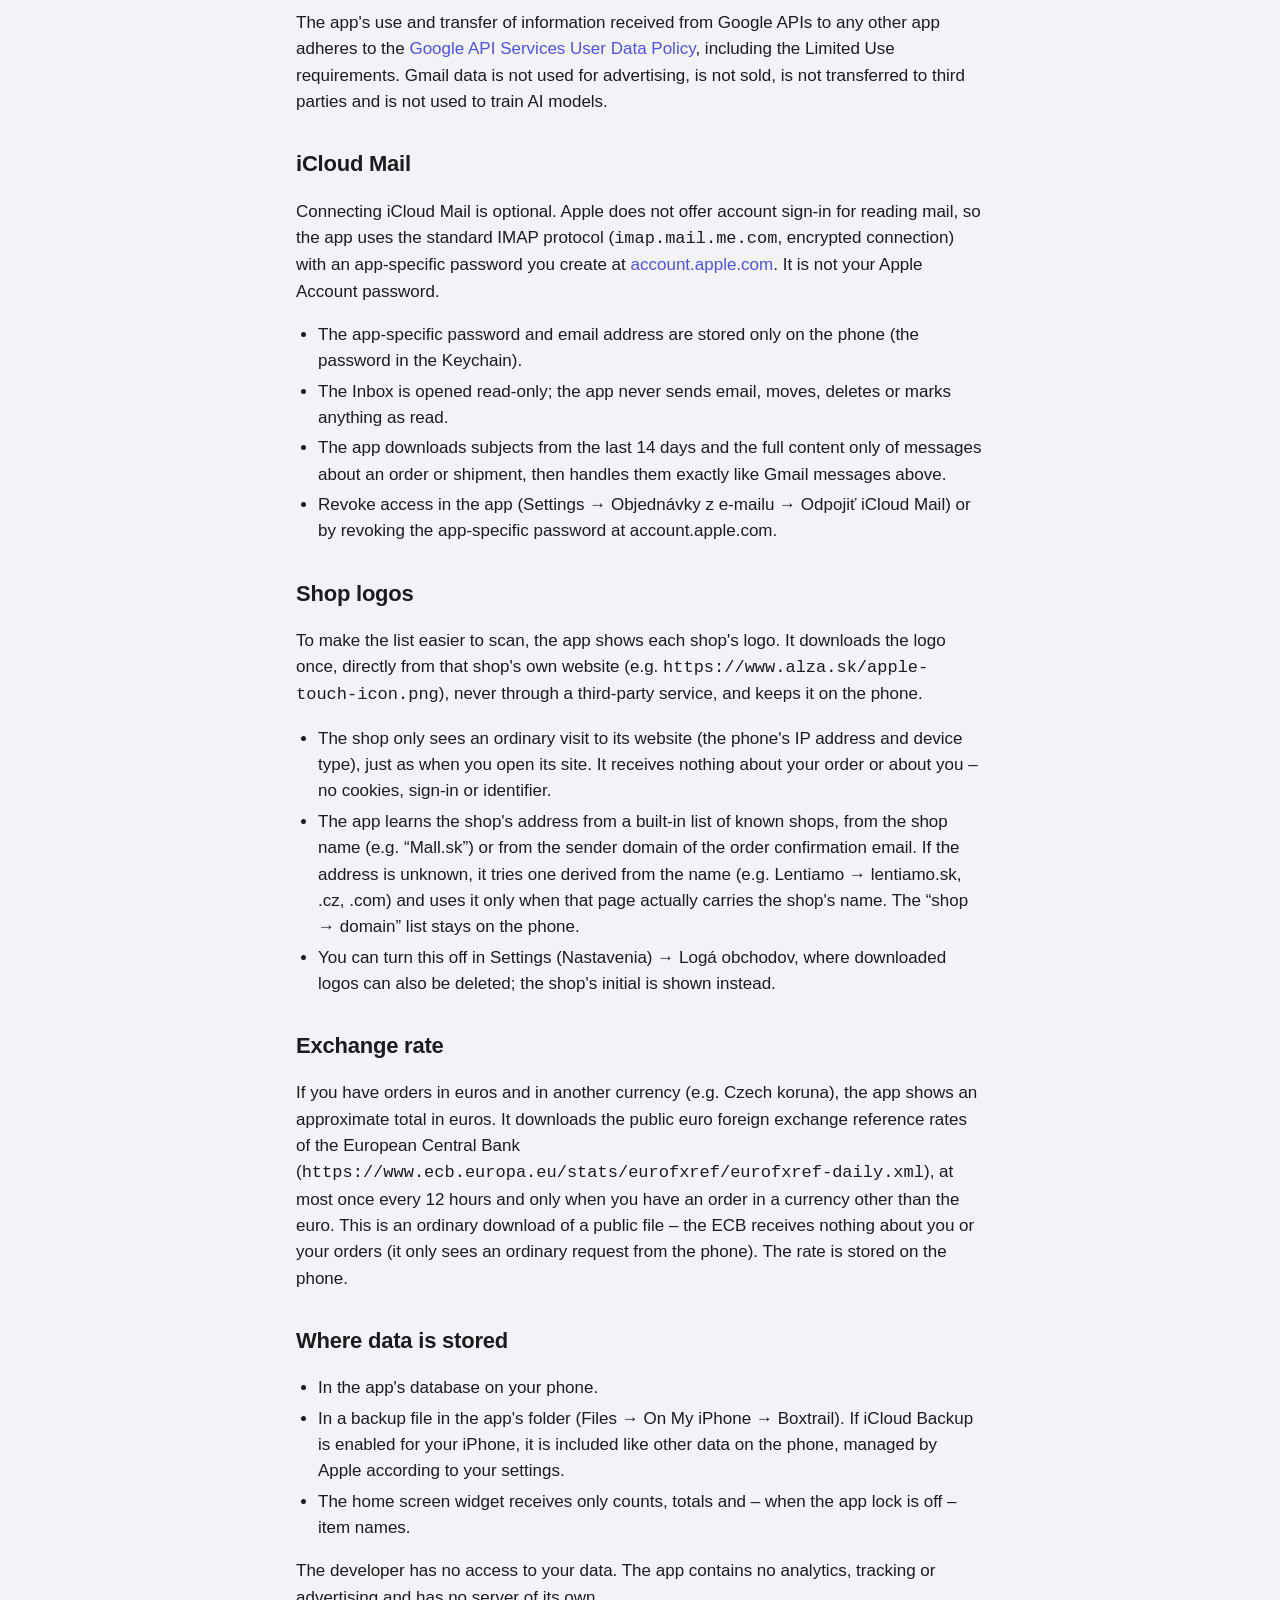
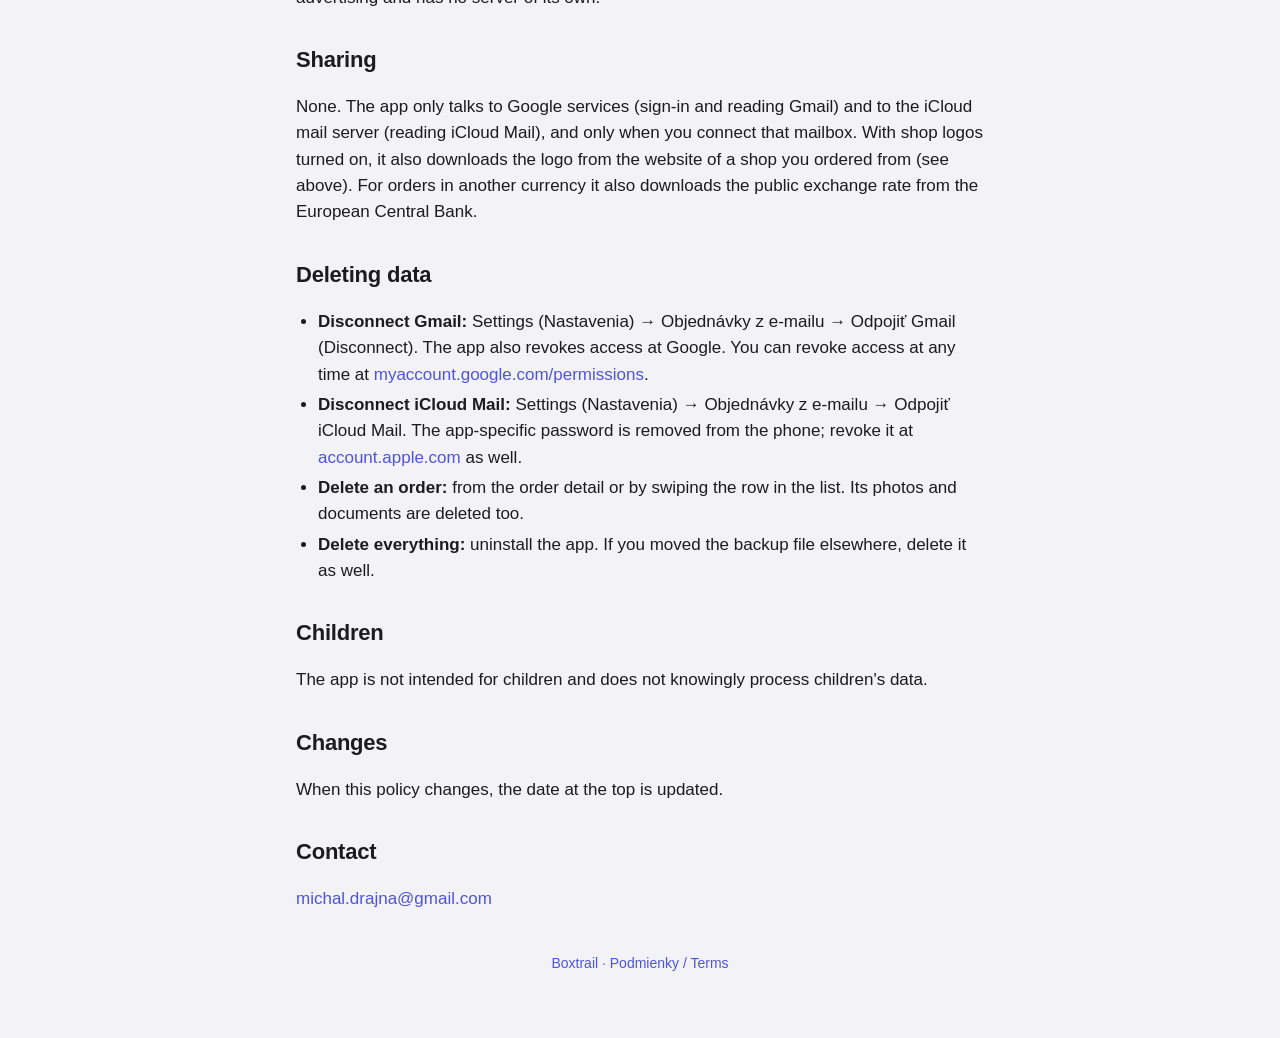
==== commit 81bc7dbf: "Privacy policy: ECB exchange rate download Co-Authored-By: Claude Opus 5.5 <noreply@anthropic.com>" ====
--- a/privacy.html
+++ b/privacy.html
@@ -56,6 +56,9 @@
     <li>Vypnúť to môžete v Nastaveniach → Logá obchodov. Tam sa dajú stiahnuté logá aj vymazať; namiesto loga sa potom ukáže iniciála obchodu.</li>
   </ul>
 
+  <h2>Kurz meny</h2>
+  <p>Ak máte objednávky v eurách aj v inej mene (napr. v korunách), appka pri súčte ukáže orientačnú sumu v eurách. Kurz si stiahne z verejných referenčných kurzov Európskej centrálnej banky (<code>https://www.ecb.europa.eu/stats/eurofxref/eurofxref-daily.xml</code>), najviac raz za 12 hodín a len vtedy, keď máte objednávku v inej mene ako euro. Je to bežné stiahnutie verejného súboru – ECB nedostane nič o vás ani o vašich objednávkach (vidí len bežný prístup z telefónu). Kurz sa uloží v telefóne.</p>
+
   <h2>Kde sú údaje uložené</h2>
   <ul>
     <li>V databáze appky v telefóne.</li>
@@ -65,7 +68,7 @@
   <p>Autor appky k vašim údajom nemá prístup. Appka neobsahuje analytiku, sledovanie ani reklamu a nemá vlastný server.</p>
 
   <h2>Komu sa údaje poskytujú</h2>
-  <p>Nikomu. Appka komunikuje len so službami Google (prihlásenie a čítanie Gmailu) a s poštovým serverom iCloud (čítanie iCloud Mailu), a to len keď danú schránku pripojíte. Ak sú zapnuté logá obchodov, stiahne aj logo zo stránky obchodu, z ktorého máte objednávku (pozri vyššie).</p>
+  <p>Nikomu. Appka komunikuje len so službami Google (prihlásenie a čítanie Gmailu) a s poštovým serverom iCloud (čítanie iCloud Mailu), a to len keď danú schránku pripojíte. Ak sú zapnuté logá obchodov, stiahne aj logo zo stránky obchodu, z ktorého máte objednávku (pozri vyššie). Pri objednávkach v inej mene stiahne aj verejný kurz z Európskej centrálnej banky.</p>
 
   <h2>Ako údaje vymazať</h2>
   <ul>
@@ -132,6 +135,9 @@
     <li>You can turn this off in Settings (Nastavenia) → Logá obchodov, where downloaded logos can also be deleted; the shop's initial is shown instead.</li>
   </ul>
 
+  <h2>Exchange rate</h2>
+  <p>If you have orders in euros and in another currency (e.g. Czech koruna), the app shows an approximate total in euros. It downloads the public euro foreign exchange reference rates of the European Central Bank (<code>https://www.ecb.europa.eu/stats/eurofxref/eurofxref-daily.xml</code>), at most once every 12 hours and only when you have an order in a currency other than the euro. This is an ordinary download of a public file – the ECB receives nothing about you or your orders (it only sees an ordinary request from the phone). The rate is stored on the phone.</p>
+
   <h2>Where data is stored</h2>
   <ul>
     <li>In the app's database on your phone.</li>
@@ -141,7 +147,7 @@
   <p>The developer has no access to your data. The app contains no analytics, tracking or advertising and has no server of its own.</p>
 
   <h2>Sharing</h2>
-  <p>None. The app only talks to Google services (sign-in and reading Gmail) and to the iCloud mail server (reading iCloud Mail), and only when you connect that mailbox. With shop logos turned on, it also downloads the logo from the website of a shop you ordered from (see above).</p>
+  <p>None. The app only talks to Google services (sign-in and reading Gmail) and to the iCloud mail server (reading iCloud Mail), and only when you connect that mailbox. With shop logos turned on, it also downloads the logo from the website of a shop you ordered from (see above). For orders in another currency it also downloads the public exchange rate from the European Central Bank.</p>
 
   <h2>Deleting data</h2>
   <ul>
